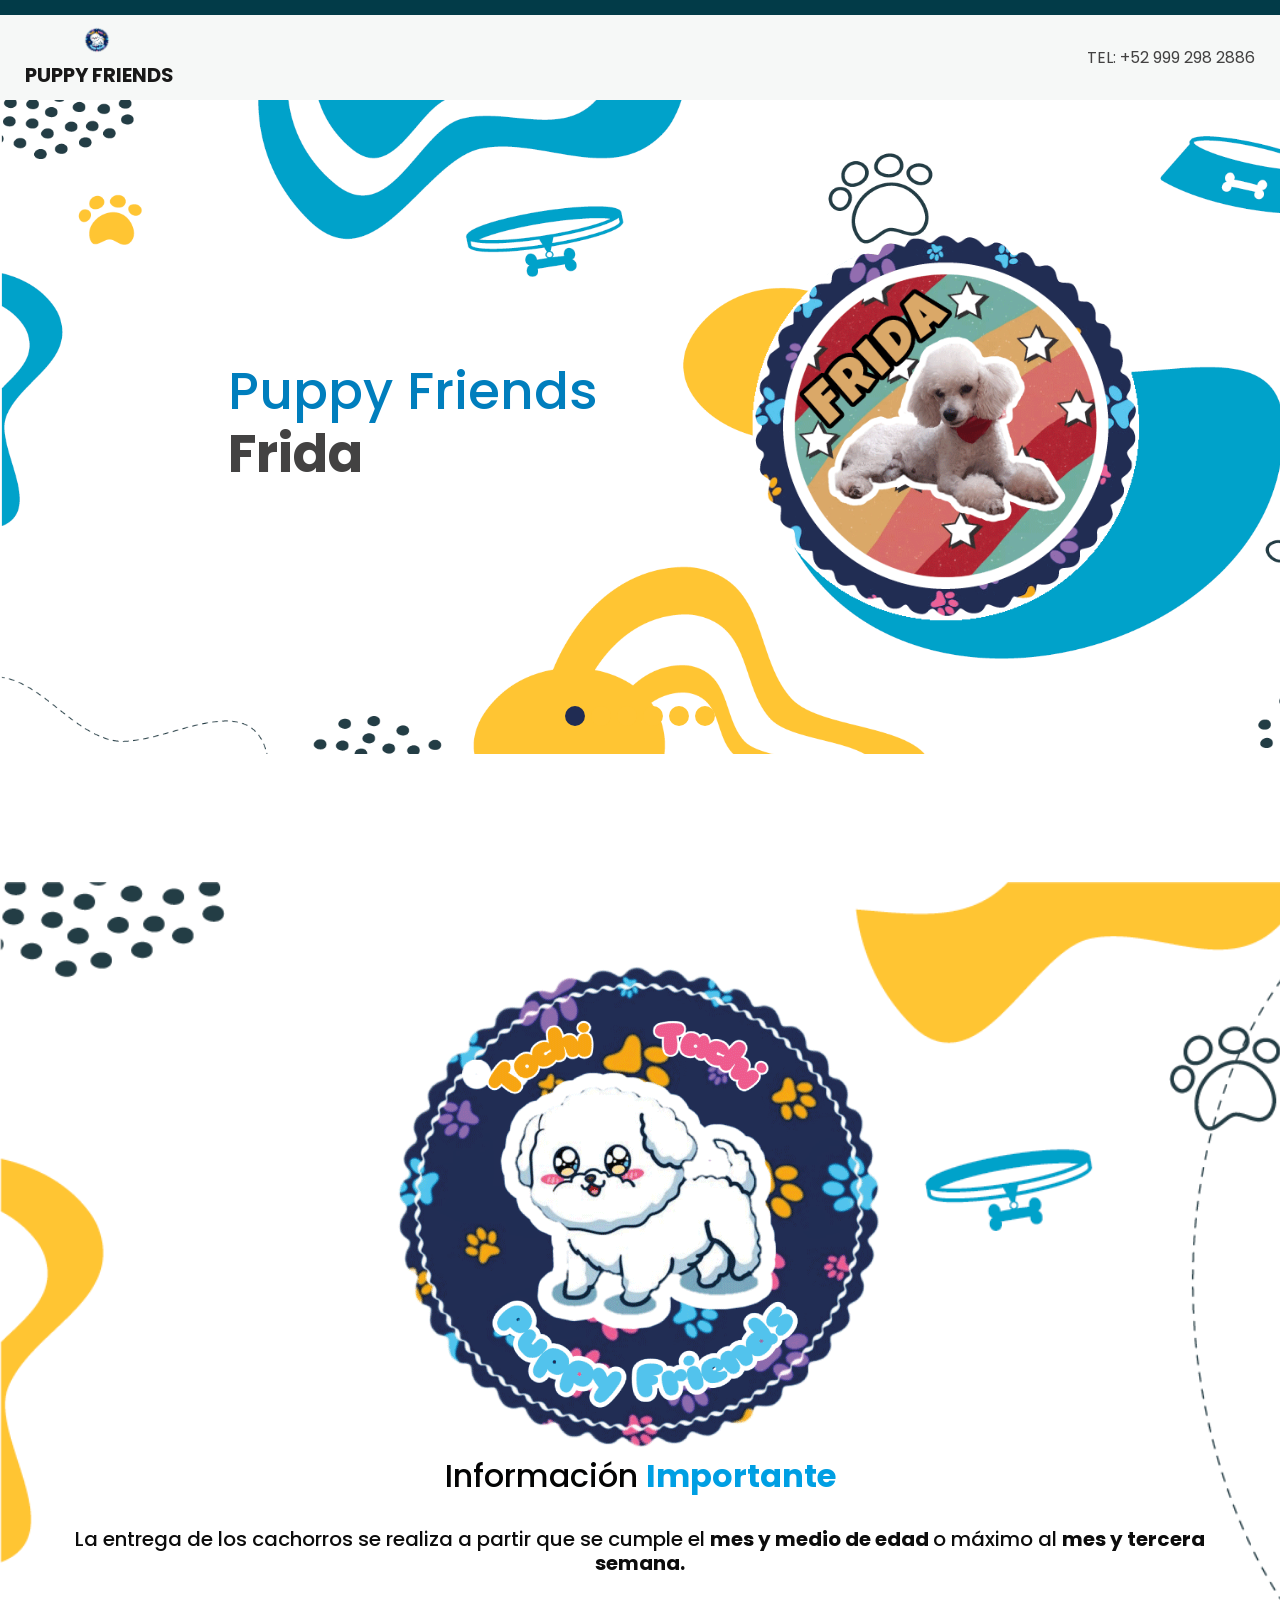
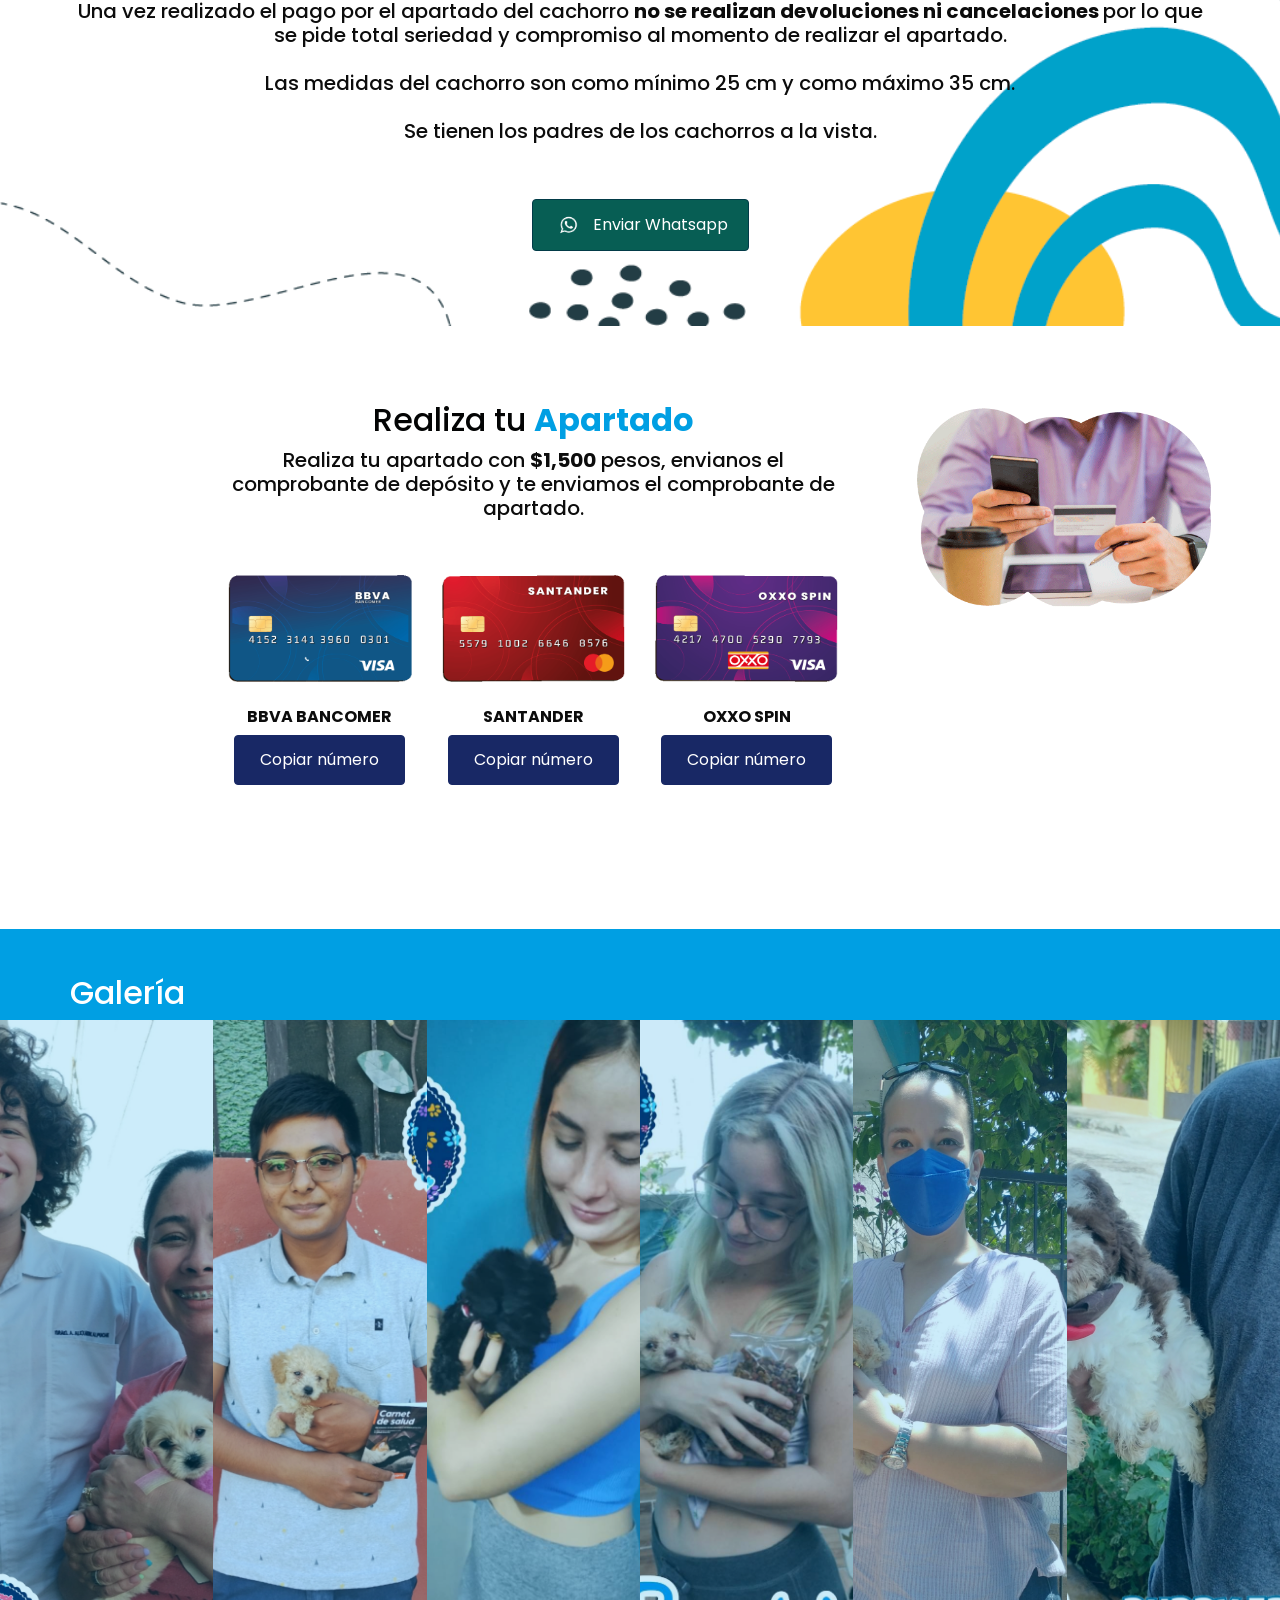
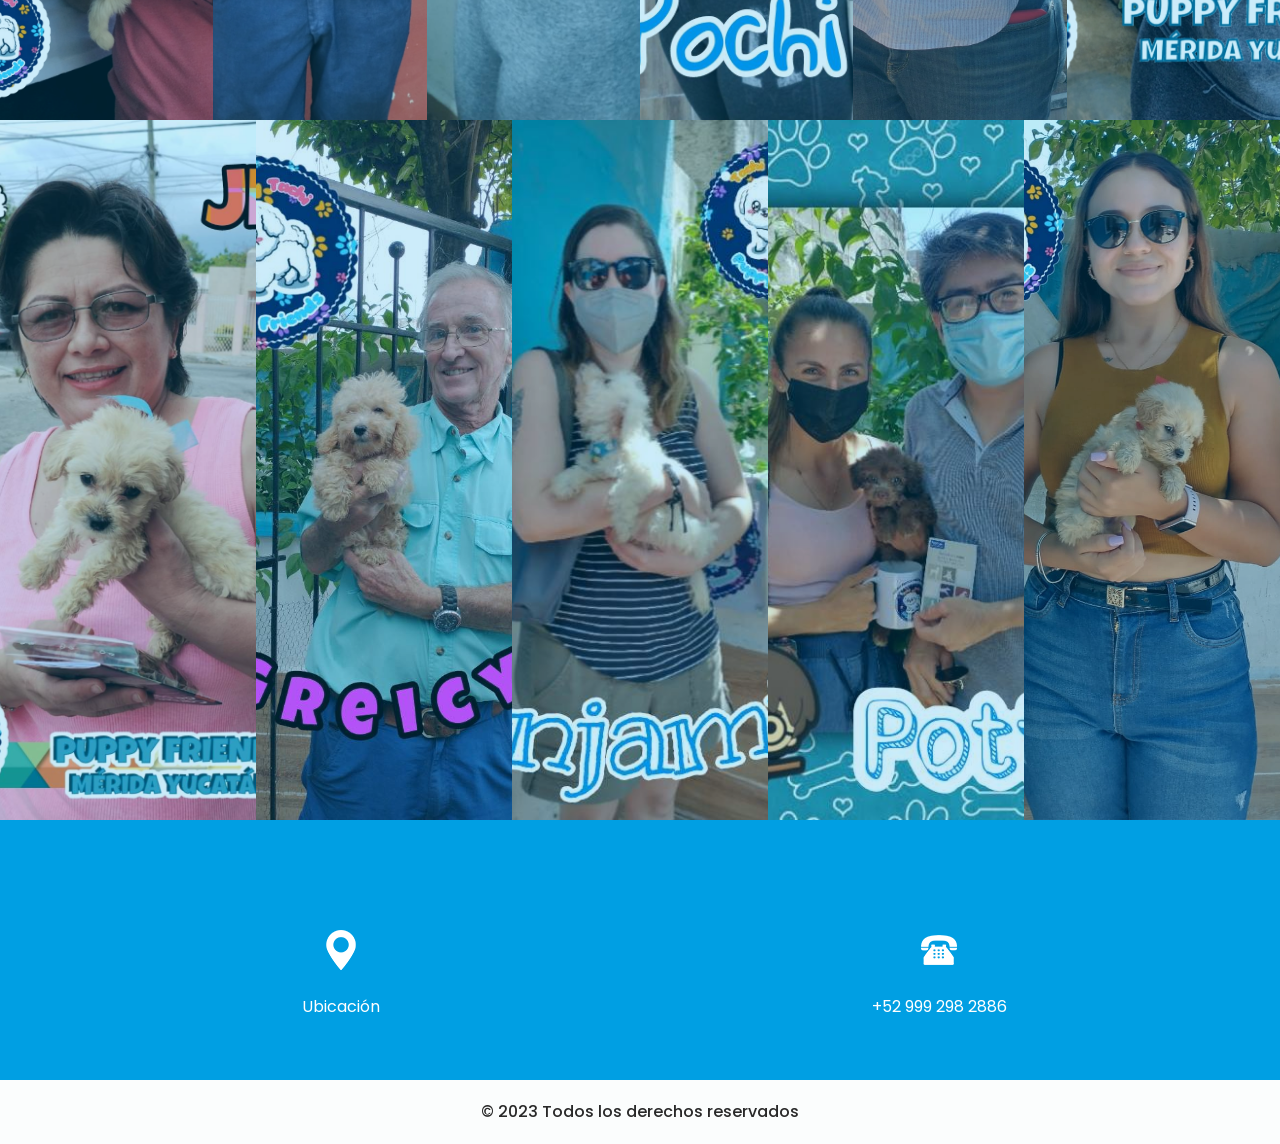
==== index.html @ f4f662c7 "update page" ====
<!DOCTYPE html>
<html>

<head>
    <!-- Basic -->
    <meta charset="utf-8" />
    <meta name="viewport" content="width=device-width, initial-scale=1" />
    <!-- <meta http-equiv="X-UA-Compatible" content="IE=edge"> -->
    <!-- <meta http-equiv="cleartype" content="on"> -->
    <!-- <meta name="msapplication-tap-highlight" content="no"> -->

    <title>PUPPY FRIENDS</title>

    <!-- slider stylesheet -->
    <link rel="stylesheet" type="text/css"
        href="https://cdnjs.cloudflare.com/ajax/libs/OwlCarousel2/2.1.3/assets/owl.carousel.min.css" />

    <!-- bootstrap core css -->
    <link rel="stylesheet" type="text/css" href="css/bootstrap.css" />

    <!-- fonts style -->
    <link href="https://fonts.googleapis.com/css?family=Dosis:400,500|Poppins:400,700&display=swap" rel="stylesheet">
    <!-- Custom styles for this template -->
    <link href="css/style.css" rel="stylesheet" />
    <!-- responsive style -->
    <link href="css/responsive.css" rel="stylesheet" />
</head>

<body>
    <div class="hero_area">
        <!-- header section strats -->
        <header class="header_section">
            <div class="container-fluid">
                <nav class="navbar navbar-expand-lg custom_nav-container ">
                    <a class="navbar-brand" href="index.html">
                        <img src="images/logo.png" alt="">
                        <span>
                            PUPPY FRIENDS
                        </span>
                    </a>
                    <button class="navbar-toggler" type="button" data-toggle="collapse"
                        data-target="#navbarSupportedContent" aria-controls="navbarSupportedContent"
                        aria-expanded="false" aria-label="Toggle navigation">
                        <span class="navbar-toggler-icon"></span>
                    </button>

                    <div class="collapse navbar-collapse" id="navbarSupportedContent">
                        <div class="d-flex mx-auto flex-column flex-lg-row align-items-center">
                            <ul class="navbar-nav  ">
                                <!-- <li class="nav-item active">
                                    <a class="nav-link" href="index.html">INICIO <span
                                            class="sr-only">(current)</span></a>
                                </li> -->
                                <!-- <li class="nav-item">
                                    <a class="nav-link" href="service.html">service </a>
                                </li>
                                <li class="nav-item">
                                    <a class="nav-link" href="pet.html">Pet's gallery </a>
                                </li>
                                <li class="nav-item">
                                    <a class="nav-link" href="clinic.html"> clinic</a>
                                </li>
                                <li class="nav-item">
                                    <a class="nav-link" href="contact.html">Contact us</a>
                                </li>
                                <li class="nav-item">
                                    <a class="nav-link" href="buy.html"> Buy now </a>
                                </li> -->
                            </ul>
                        </div>
                        <div class="quote_btn-container  d-flex justify-content-center">
                            <a href="https://wa.me/+529992982886" target="_blank">
                                Tel: +52 999 298 2886
                            </a>
                        </div>
                    </div>
                </nav>
            </div>
        </header>
        <!-- end header section -->
        <!-- slider section -->
        <section class=" slider_section position-relative">
            <div id="carouselExampleIndicators" class="carousel slide" data-ride="carousel">
                <ol class="carousel-indicators">
                    <li data-target="#carouselExampleIndicators" data-slide-to="0" class="active"></li>
                    <li data-target="#carouselExampleIndicators" data-slide-to="1"></li>
                    <li data-target="#carouselExampleIndicators" data-slide-to="2"></li>
                    <li data-target="#carouselExampleIndicators" data-slide-to="3"></li>
                    <li data-target="#carouselExampleIndicators" data-slide-to="4"></li>
                    <li data-target="#carouselExampleIndicators" data-slide-to="5"></li>
                </ol>
                <div class="carousel-inner">
                    <div class="carousel-item active">
                        <div class="container-fluid">
                            <div class="row">
                                <div class="col-md-4 offset-md-2">
                                    <div class="slider_detail-box">
                                        <h1>
                                            Puppy Friends
                                            <br>
                                            <span>
                                                Frida
                                            </span>
                                        </h1>
                                    </div>
                                </div>
                                <div class="col-md-6 text-center">
                                    <div class="slider_img-box">
                                        <img class="carro-item-pet" src="images/cachorros/03_frida.png" alt="">
                                    </div>
                                </div>
                            </div>
                        </div>
                    </div>
                    <div class="carousel-item">
                        <div class="container-fluid">
                            <div class="row">
                                <div class="col-md-4 offset-md-2">
                                    <div class="slider_detail-box">
                                        <h1>
                                            Puppy Friends
                                            <br>
                                            <span>
                                                Dustin
                                            </span>
                                        </h1>
                                    </div>
                                </div>
                                <div class="col-md-6  text-center">
                                    <div class="slider_img-box">
                                        <img class="carro-item-pet" src="images/cachorros/05_dustin.png" alt="">
                                    </div>
                                </div>
                            </div>
                        </div>
                    </div>
                    <div class="carousel-item">
                        <div class="container-fluid">
                            <div class="row">
                                <div class="col-md-4 offset-md-2">
                                    <div class="slider_detail-box">
                                        <h1>
                                            Puppy Friends
                                            <br>
                                            <span>
                                                Luna
                                            </span>
                                        </h1>
                                    </div>
                                </div>
                                <div class="col-md-6  text-center">
                                    <div class="slider_img-box">
                                        <img class="carro-item-pet" src="images/cachorros/01_lunita.png" alt="">
                                    </div>
                                </div>
                            </div>
                        </div>
                    </div>
                    <div class="carousel-item">
                        <div class="container-fluid">
                            <div class="row">
                                <div class="col-md-4 offset-md-2">
                                    <div class="slider_detail-box">
                                        <h1>
                                            Puppy Friends
                                            <br>
                                            <span>
                                                Hunter
                                            </span>
                                        </h1>
                                    </div>
                                </div>
                                <div class="col-md-6  text-center">
                                    <div class="slider_img-box">
                                        <img class="carro-item-pet" src="images/cachorros/06_hunter.png" alt="">
                                    </div>
                                </div>
                            </div>
                        </div>
                    </div>
                    <div class="carousel-item">
                        <div class="container-fluid">
                            <div class="row">
                                <div class="col-md-4 offset-md-2">
                                    <div class="slider_detail-box">
                                        <h1>
                                            Puppy Friends
                                            <br>
                                            <span>
                                                Luki
                                            </span>
                                        </h1>
                                    </div>
                                </div>
                                <div class="col-md-6  text-center">
                                    <div class="slider_img-box">
                                        <img class="carro-item-pet" src="images/cachorros/04_lucky.png" alt="">
                                    </div>
                                </div>
                            </div>
                        </div>
                    </div>
                    <div class="carousel-item">
                        <div class="container-fluid">
                            <div class="row">
                                <div class="col-md-4 offset-md-2">
                                    <div class="slider_detail-box">
                                        <h1>
                                            Puppy Friends
                                            <br>
                                            <span>
                                                Hitomi
                                            </span>
                                        </h1>
                                    </div>
                                </div>
                                <div class="col-md-6  text-center">
                                    <div class="slider_img-box">
                                        <img class="carro-item-pet" src="images/cachorros/02_totomi.png" alt="">
                                    </div>
                                </div>
                            </div>
                        </div>
                    </div>
                </div>
            </div>

        </section>
    </div>

    <section class="about_section layout_padding">
        <div class="container">
            <div class="row">
                <div class="col-md-12">
                    <div class="detail-box text-center">
                        <img src="images/logo_pagina.png" class="img-fluid" alt="">
                        <h2 class="custom_heading">
                            Informaci&oacute;n
                            <span style="font-weight: bold;">
                                Importante
                            </span>
                        </h2>
                        <br>
                        <h5>
                            La entrega de los cachorros se realiza a partir que se cumple el
                            <strong>
                                mes y medio de edad
                            </strong>
                            o
                            m&aacute;ximo al
                            <strong>
                                mes y tercera semana.
                            </strong>
                            <br><br>
                            Una vez realizado el pago por el apartado del cachorro
                            <strong>
                                no se realizan devoluciones ni cancelaciones
                            </strong>
                            por lo que se pide
                            total seriedad y compromiso al momento de realizar el apartado.
                            <br><br>
                            Las medidas del cachorro son como m&iacute;nimo 25 cm y como m&aacute;ximo 35 cm.
                            <br><br>
                            Se tienen los padres de los cachorros a la vista.
                        </h5>
                        <br>
                        <br>
                        <div class="text-center">
                            <a href="https://wa.me/+529992982886" target="_blank" style="background-color: #075E54;"
                                class="btn btn-primary">
                                <div style=" display: flex; align-items: center; text-decoration: none; color: #fff;">
                                    <div class="img_box" style="margin-right: 10px;">
                                        <img src="images/ico_whatsapp.png" alt="" style="max-width: 30px">
                                    </div>
                                    Enviar Whatsapp
                                </div>

                            </a>

                        </div>
                    </div>
                </div>
            </div>
        </div>
    </section>
    <section class="service_section layout_padding">
        <div class="container-fluid">
            <div class="row">
                <div class="col-md-6 offset-md-2 text-center">

                    <h2 class="custom_heading">
                        Realiza tu <span><strong>Apartado</strong></span>
                    </h2>
                    <div style="text-align: center;">
                        <h5>Realiza tu apartado con <strong>$1,500</strong> pesos, envianos el comprobante de
                            dep&oacute;sito y te
                            enviamos el comprobante de apartado.</h5>
                    </div>
                    <div class="container layout_padding2">
                        <div class="row">
                            <div class="col-md-4">
                                <img class="img-fluid" src="images/banco/banco_0.png" alt="">
                                <div class="detail_box">
                                    <h6>
                                        BBVA BANCOMER
                                    </h6>
                                    <div>
                                        <a class="btn btn-primary" href="#"
                                            onclick="copiarNumeroTarjeta(4152314139600301)">
                                            Copiar n&uacute;mero
                                        </a>
                                    </div>
                                    <br>
                                </div>
                            </div>
                            <div class="col-md-4">
                                <img class="img-fluid" src="images/banco/banco_1.png" alt="">
                                <div class="detail_box">
                                    <h6>
                                        SANTANDER
                                    </h6>
                                    <div>
                                        <a class="btn btn-primary" href="#"
                                            onclick="copiarNumeroTarjeta(5579100266468576)">
                                            Copiar n&uacute;mero
                                        </a>
                                    </div>
                                    <br>
                                </div>
                            </div>
                            <div class="col-md-4">
                                <img class="img-fluid" src="images/banco/banco_2.png" alt="">
                                <div class="detail_box">
                                    <h6>
                                        OXXO SPIN
                                    </h6>
                                    <div>
                                        <a class="btn btn-primary" href="#"
                                            onclick="copiarNumeroTarjeta(4217470052907793)">
                                            Copiar n&uacute;mero
                                        </a>
                                    </div>
                                    <br>
                                </div>
                            </div>
                        </div>
                    </div>

                </div>
                <div class="col-md-4">
                    <img src="images/tool.png" alt="" class="w-100">
                </div>
            </div>
        </div>
    </section>

    <section class="gallery-section layout_padding2">
        <div class="container text-center">
            <h2>
                Galer&iacute;a
            </h2>
        </div>
        <section class="section-gallery">
            <img class="img-fluid" src="images/entregas/01.jpg" alt="">
            <img class="" src="images/entregas/02.jpg" alt="">
            <img class="" src="images/entregas/03.jpg" alt="">
            <img class="" src="images/entregas/04.jpg" alt="">
            <img class="" src="images/entregas/05.jpg" alt="">
            <img class="" src="images/entregas/06.jpg" alt="">

        </section>
        <section class="section-gallery">

            <img class="" src="images/entregas/08.jpg" alt="">
            <img class="" src="images/entregas/09.jpg" alt="">
            <img class="" src="images/entregas/10.jpg" alt="">
            <img class="" src="images/entregas/11.jpg" alt="">
            <img class="" src="images/entregas/12.jpg" alt="">
        </section>
    </section>

    <section class="info_section layout_padding2">
        <div class="container">
            <div class="info_items">
                <a href="">
                    <div class="item ">
                        <div class="img-box box-1">
                            <img src="" alt="">
                        </div>
                        <div class="detail-box">
                            <p>
                                Ubicaci&oacute;n
                            </p>
                        </div>
                    </div>
                </a>
                <a href="">
                    <div class="item ">
                        <div class="img-box box-2">
                            <img src="" alt="">
                        </div>
                        <div class="detail-box">
                            <p>
                                <a href="https://wa.me/+529992982886" target="_blank">
                                    +52 999 298 2886
                                </a>
                            </p>
                        </div>
                    </div>
                </a>
            </div>
        </div>
    </section>

    <section class="container-fluid footer_section">
        <p>
            &copy; 2023 Todos los derechos reservados
        </p>
    </section>

    <script type="text/javascript" src="js/jquery-3.4.1.min.js"></script>
    <script type="text/javascript" src="js/bootstrap.js"></script>

    <script>

        function copiarNumeroTarjeta(numbercard) {
            event.preventDefault();
            var elementoTemporal = document.createElement("textarea");
            elementoTemporal.value = numbercard;

            document.body.appendChild(elementoTemporal);

            elementoTemporal.select();
            document.execCommand("copy");

            document.body.removeChild(elementoTemporal);
        }

    </script>
</body>
</body>

</html>
---- css/style.css ----
body {
  font-family: "Poppins", sans-serif;
  color: #0c0c0c;
  background-color: #ffffff;
}

.layout_padding {
  padding: 75px 0;
}

.layout_padding2 {
  padding: 45px 0;
}

.layout_padding2-top {
  padding-top: 45px;
}

.layout_padding2-bottom {
  padding-bottom: 45px;
}

.layout_padding-top {
  padding-top: 75px;
}

.layout_padding-bottom {
  padding-bottom: 75px;
}

.custom_heading {
  color: #030404;
}

.custom_heading span {
  color: #009fe3;
}

/*header section*/
.hero_area {
  height: 98vh;
  position: relative;
}

.hero_area::before {
  content: "";
  position: absolute;
  width: 100%;
  height: 15px;
  background-color: #023b48;
}

.sub_page .hero_area {
  height: auto;
}

.hero_area.sub_pages {
  height: auto;
}

.header_section {
  background-color: #f6f8f7;
  padding-top: 15px;
}

.header_section .container-fluid {
  padding-right: 25px;
  padding-left: 25px;
}

.header_section .nav_container {
  margin: 0 auto;
}

.header_section .quote_btn-container a {
  color: #434242;
  text-transform: uppercase;
}

.custom_nav-container.navbar-expand-lg .navbar-nav .nav-link {
  padding: 10px 30px;
  color: #434242;
  text-align: center;
  text-transform: uppercase;
}

a,
a:hover,
a:focus {
  text-decoration: none;
}

a:hover,
a:focus {
  color: initial;
}

.btn,
.btn:focus {
  outline: none !important;
  -webkit-box-shadow: none;
  box-shadow: none;
}

.navbar-brand,
.navbar-brand:hover {
  text-transform: uppercase;
  font-weight: bold;
  font-size: 24px;
  color: #fafcfd;
}

.custom_nav-container .nav_search-btn {
  background-image: url(../images/search-icon.png);
  background-size: 22px;
  background-repeat: no-repeat;
  background-position-y: 7px;
  width: 35px;
  height: 35px;
  padding: 0;
  border: none;
}

.navbar-brand {
  display: -webkit-box;
  display: -ms-flexbox;
  display: flex;
  -webkit-box-align: center;
  -ms-flex-align: center;
  align-items: center;
  -webkit-box-orient: vertical;
  -webkit-box-direction: normal;
  -ms-flex-direction: column;
  flex-direction: column;
}

.navbar-brand img {
  width: 30px;
  margin-right: 5px;
}

.navbar-brand span {
  font-size: 20px;
  font-weight: 700;
  color: #191919;
  margin-top: 5px;
}

.custom_nav-container {
  z-index: 99999;
  padding: 5px 0;
}

.custom_nav-container .navbar-toggler {
  outline: none;
}

.custom_nav-container .navbar-toggler .navbar-toggler-icon {
  background-image: url(../images/menu.png);
  background-size: 55px;
}

/*end header section*/
/* slider section */
.slider_section {
  background-image: url(../images/hero.png);
  padding: 6% 0;
  background-size: cover;
  background-repeat: no-repeat;
}

.slider_section .row {
  -webkit-box-align: center;
  -ms-flex-align: center;
  align-items: center;
}

.slider_detail-box h1 {
  color: #007EBD;
  font-size: 52px;
}

.slider_detail-box h1 span {
  color: #007EBD;
}

.slider_detail-box h1 span {
  display: inline-block;
  color: #434242;
  font-weight: bold;
}

.slider_detail-box p {
  color: #f6f8f7;
  margin-top: 45px;
  margin-bottom: 40px;
}

.slider_detail-box .btn-box .btn-1 {
  display: inline-block;
  padding: 10px 45px;
  background-color: #023b48;
  border: 1px solid #023b48;
  color: #ffffff;
  margin-right: 10px;
}

.slider_detail-box .btn-box .btn-1:hover {
  background-color: transparent;
  color: #023b48;
}

.slider_detail-box .btn-box .btn-2 {
  display: inline-block;
  padding: 10px 45px;
  background-color: #ffffff;
  border: 1px solid #ffffff;
  color: #023b48;
}

.slider_detail-box .btn-box .btn-2:hover {
  background-color: transparent;
  color: #ffffff;
}

.slider_img-box {
  margin-right: 5%;
}

.slider_img-box img {
  width: 100%;
}

.carousel-indicators {
  bottom: -15%;
}

.carousel-indicators li {
  width: 20px;
  height: 20px;
  border-radius: 100%;
  opacity: 1;
  background-color: #FFC534;
}

.carousel-indicators .active {
  background-color: #202c53;
}

.about_section {
  background-image: url(../images/about-bg.png);
  background-size: cover;
}

.about_section .row {
  -webkit-box-align: baseline;
  -ms-flex-align: baseline;
  align-items: baseline;
}

.about_section .img-box img {
  width: 100%;
}

.about_section .detail-box p {
  margin: 25px 0;
}

.about_section .detail-box a {
  display: inline-block;
  padding: 10px 20px;
  background-color: #023b48;
  border: 1px solid #023b48;
  color: #ffffff;
}

.about_section .detail-box a:hover {
  background-color: transparent;
  color: #023b48;
}

.service_section .row .col-md-4 {
  display: -webkit-box;
  display: -ms-flexbox;
  display: flex;
  -webkit-box-orient: vertical;
  -webkit-box-direction: normal;
  -ms-flex-direction: column;
  flex-direction: column;
  -webkit-box-align: center;
  -ms-flex-align: center;
  align-items: center;
  text-align: center;
}

.service_section .img_box {
  width: 110px;
  height: 110px;
  border-radius: 100%;
  background-color: #009fe3;
  display: -webkit-box;
  display: -ms-flexbox;
  display: flex;
  -webkit-box-pack: center;
  -ms-flex-pack: center;
  justify-content: center;
  -webkit-box-align: center;
  -ms-flex-align: center;
  align-items: center;
}

.service_section .img_box img {
  width: 45px;
}

.service_section .detail_box {
  margin-top: 25px;
}

.service_section .detail_box h6 {
  font-weight: bold;
}

.service_section a {
  display: inline-block;
  padding: 12px 25px;
  background-color: #182865;
  border: 1px solid #182865;
  color: #ffffff;
}

.service_section a:hover {
  background-color: transparent;
  color: #023b48;
  font-weight: bold;
}

.gallery-section {
  background-color: #009fe3;
}

.gallery-section .container {
  display: -webkit-box;
  display: -ms-flexbox;
  display: flex;
  -ms-flex-wrap: wrap;
  flex-wrap: wrap;
  -webkit-box-pack: justify;
  -ms-flex-pack: justify;
  justify-content: space-between;
  -webkit-box-align: stretch;
  -ms-flex-align: stretch;
  align-items: stretch;
}

.gallery-section .container h2 {
  color: #ffffff;
}

.gallery-section .img_box {
  margin: 15px 0;
}

.gallery-section .img_box img {
  width: 100%;
  height: 100%;
}

.gallery-section .img_box.box-1 {
  width: 28%;
}

.gallery-section .img_box.box-2 {
  width: 70%;
}

.gallery-section .img_box.box-3 {
  width: 32%;
}

.gallery-section .img_box.box-4 {
  width: 32%;
}

.gallery-section .img_box.box-5 {
  width: 32%;
}

.buy_section {
  text-align: center;
}

.buy_section p {
  margin: 25px 0;
}

.buy_section a {
  display: inline-block;
  padding: 12px 65px;
  background-color: #023b48;
  border: 1px solid #023b48;
  color: #ffffff;
}

.buy_section a:hover {
  background-color: transparent;
  color: #023b48;
}

.client_section .pl-100 {
  padding-left: 100px;
}

.client_section .client_container {
  width: 90%;
  display: -webkit-box;
  display: -ms-flexbox;
  display: flex;
  margin: 0 auto;
  border: 1px solid #606060;
  -webkit-box-align: center;
  -ms-flex-align: center;
  align-items: center;
  padding: 30px 0;
}

.client_section .client_container .img_box {
  width: 200px;
  margin-left: -100px;
}

.client_section .client_container .img_box img {
  min-width: 100%;
}

.client_section .client_container .detail_box {
  padding: 0 35px;
}

.client_section .carousel-indicators li {
  background-color: white;
}

.client_section .carousel-indicators .active {
  background-color: #8c8a8a;
}

.map_section {
  position: relative;
}

.map_section #map {
  position: absolute;
}

.map_section .form_container {
  position: relative;
  width: 50%;
  z-index: 9;
}

.map_section .form_container form {
  background-color: rgba(255, 255, 255, 0.98);
  padding: 45px;
  margin: 75px 0;
}

.map_section .form_container input {
  border: none;
  outline: none;
  background-color: transparent;
  border-bottom: 1px solid #111111;
  padding-top: 35px;
  width: 100%;
}

.map_section .form_container input.message-box {
  padding-top: 55px;
}

.map_section .form_container button {
  display: inline-block;
  padding: 12px 20px;
  background-color: #023b48;
  border: 1px solid #023b48;
  color: #ffffff;
  border-radius: 30px;
  width: 100%;
  margin-top: 35px;
}

.map_section .form_container button:hover {
  background-color: transparent;
  color: #023b48;
}

.info_section {
  background-color: #009fe3;
}

.info_items {
  width: 70%;
  margin: 0 auto;
  display: -webkit-box;
  display: -ms-flexbox;
  display: flex;
  -webkit-box-pack: justify;
  -ms-flex-pack: justify;
  justify-content: space-between;
}

.info_items .item {
  width: 200px;
  display: -webkit-box;
  display: -ms-flexbox;
  display: flex;
  -webkit-box-orient: vertical;
  -webkit-box-direction: normal;
  -ms-flex-direction: column;
  flex-direction: column;
  -webkit-box-align: center;
  -ms-flex-align: center;
  align-items: center;
  text-align: center;
}

.info_items .item .img-box {
  width: 80px;
  height: 80px;
  border-radius: 100%;
  background-repeat: no-repeat;
  background-position: center;
}

.info_items .item .detail-box {
  margin-top: 5px;
  color: #fff;
}

.info_items {
  position: relative;
}

.info_items a {
  position: relative;
}

.info_items .item .img-box.box-1 {
  background-image: url(../images/location-white.png);
}

.info_items .item .img-box.box-2 {
  background-image: url(../images/telephone-white.png);
}

.info_items .item .img-box.box-3 {
  background-image: url(../images/envelope-white.png);
}

/* footer section*/
.footer_section {
  background-color: #fbfdfd;
  padding: 20px;
  font-weight: 500;
}

.footer_section p {
  color: #292929;
  margin: 0;
  text-align: center;
}

.footer_section a {
  color: #292929;
}

/* end footer section*/
/*# sourceMappingURL=style.css.map */


.carro-item-pet {
  width: 500px !important;
  padding: 50px;
}

.img-entregas {
  /* height: 320px !important; */
  height: 320px !important;
}

.detail-box a {
  text-decoration: none;
  color: white;
  cursor: pointer;
}

.shadow-img {

  transition: box-shadow 0.3s ease-in-out;
  /* Agrega transición para un cambio suave */
}

/* Estilo para la sombra al hacer hover */
.shadow-img:hover {
  box-shadow: 0 0 10px rgba(0, 0, 0, 0.5);
  /* Agrega una sombra al hacer hover */
}



.section-gallery {
  display: flex;
  width: 100%;
  height: 700px;
}

.section-gallery img {
  width: 0px;
  flex-grow: 1;
  object-fit: cover;
  opacity: 0.8;
  transition: .5s ease;
}

.section-gallery img:hover {
  width: 10%;
  opacity: 1;
  filter: contrast(120%)
}

/* @media only screen and (max-width : 1080px) {
  .img-entregas {
    width: 100% !important;
    height: auto !important;
  }

  .section-gallery img:hover {
    width: 70%;
    opacity: 1;
    filter: contrast(120%)
  }
} */
---- css/responsive.css ----
@media (max-width: 1120px) {
  .hero_area {
    height: auto;
  }

  .slider_section {
    padding: 50px 0;
  }

  .quote_btn-container {
    display: none;
  }

  .quote_btn-container a {
    display: none;
  }

  .img-entregas {
    width: 100% !important;
    height: auto !important;
  }

  .section-gallery img:hover {
    width: 70%;
    opacity: 1;
    filter: contrast(120%)
  }
}

@media (max-width: 992px) {
  .custom_nav-container .nav_search-btn {
    background-position: center;
  }

  .map_section .form_container form {
    width: 450px;
  }
}

@media (max-width: 768px) {
  .slider_detail-box {
    text-align: center;
  }

  .info_section .col-md-3 {
    text-align: center;
  }

  .info_section .col-md-3:not(:nth-last-child(1)) {
    margin-bottom: 35px;
  }

  .tasty_section h2 {
    font-size: 80px;
  }

  .contact_section {
    background-size: cover;
  }

  .info_items {
    flex-direction: column;
    align-items: center;
  }

  .info_items .item {
    margin: 20px 0;
  }

  .info_items::before {
    display: none;
  }

  .slider_img-box {
    margin: 25px 0 45px 0;
  }

  .carousel-indicators {
    bottom: -5%;
  }

  .col-md-6.offset-md-2 {
    margin: 40px 0;
    text-align: center;
  }
}

@media (max-width: 576px) {
  .client_section .client_container {
    flex-direction: column;
    align-items: center;
  }

  .client_section .pl-100 {
    padding-left: 0;
  }

  .client_section .client_container .img_box {
    margin: -150px auto 25px auto;
  }

  .client_section .client_container {
    margin-top: 100px;
  }

  .gallery-section .container {
    flex-direction: column;
  }

  .gallery-section .img_box {
    width: 100% !important;
  }

  .map_section .form_container {
    width: 100%;
  }

  .map_section .form_container form {
    width: 100%;
  }

  .map_section #map {
    position: relative;
    height: 450px !important;
  }
}

@media (max-width: 480px) {
  .slider_detail-box h1 {
    font-size: 40px;
  }
}

@media (max-width: 420px) {}

@media (max-width: 360px) {
  .btn-box {
    display: flex;
    flex-direction: column;
    align-items: center;
  }

  .slider_detail-box .btn-box .btn-1 {
    margin-bottom: 10px;
    margin-right: 0;
  }
}

@media (min-width: 1200px) {
  .container {
    max-width: 1170px;
  }
}
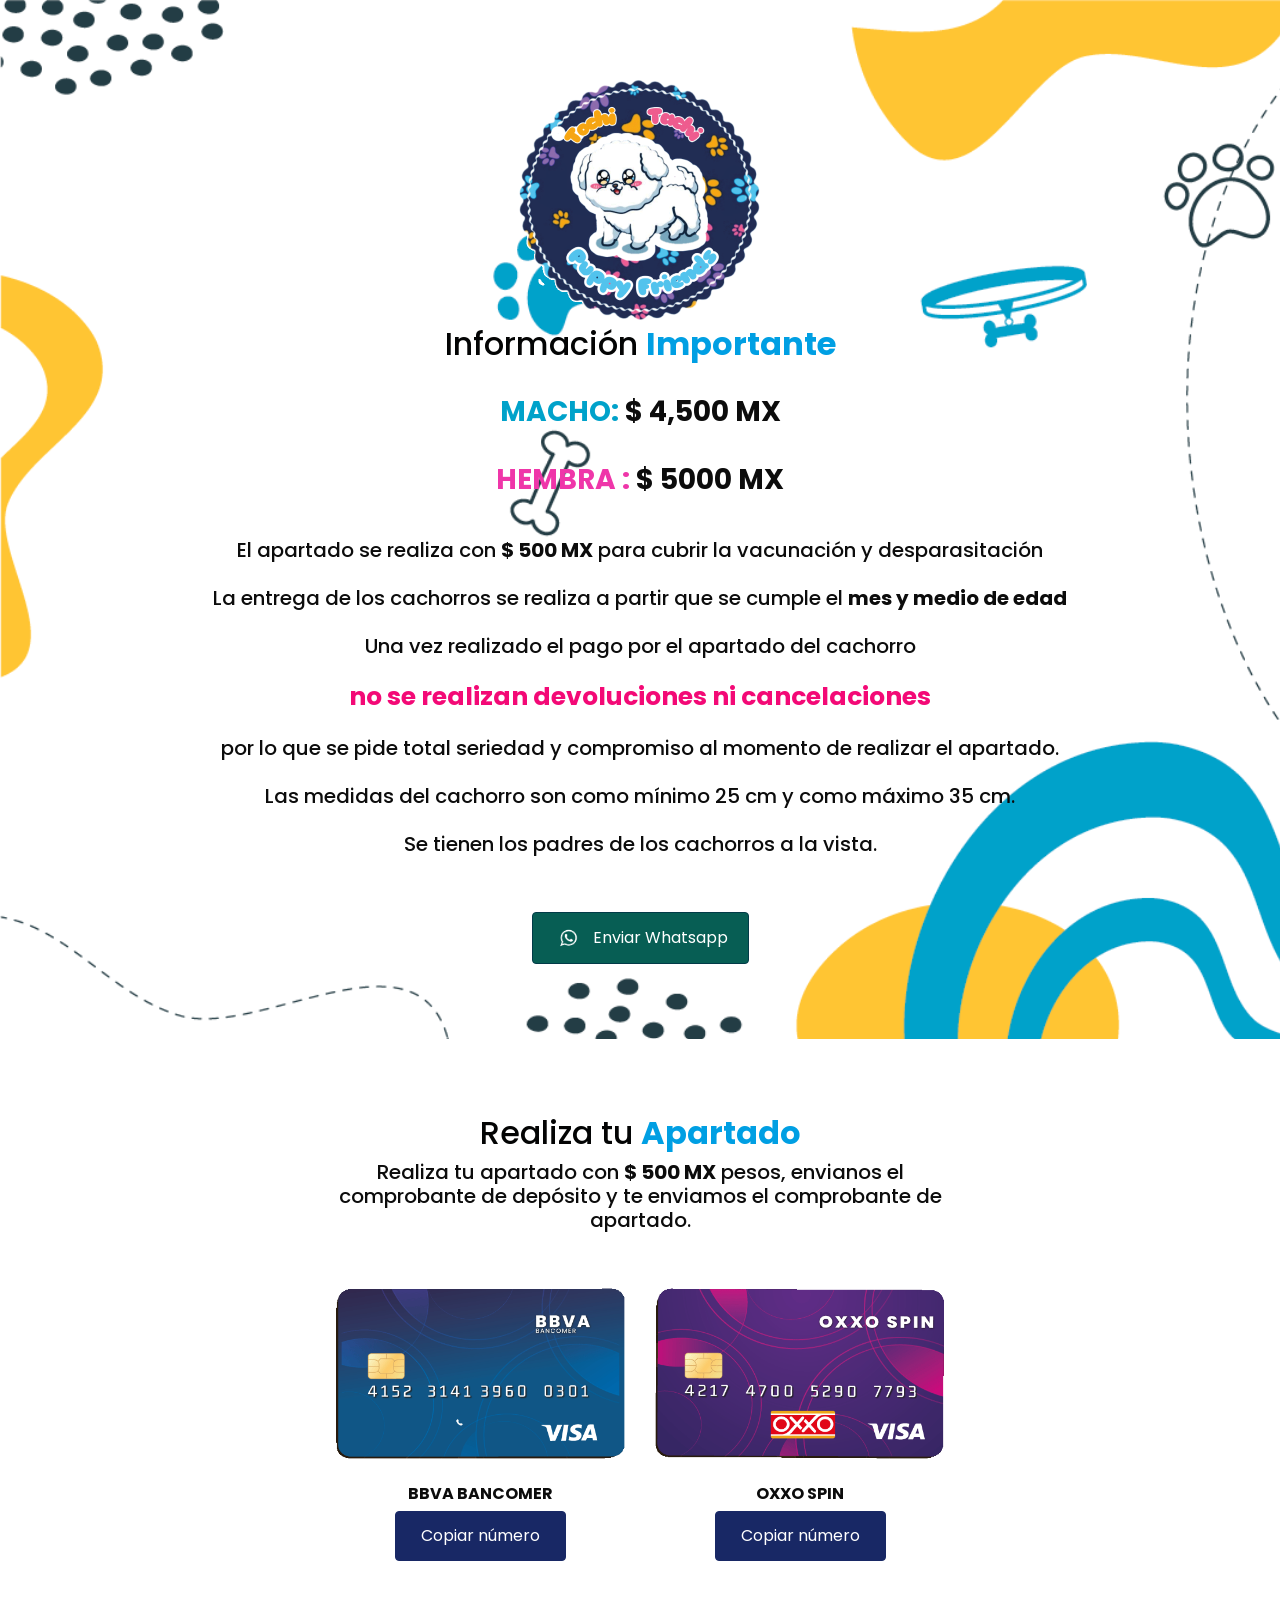
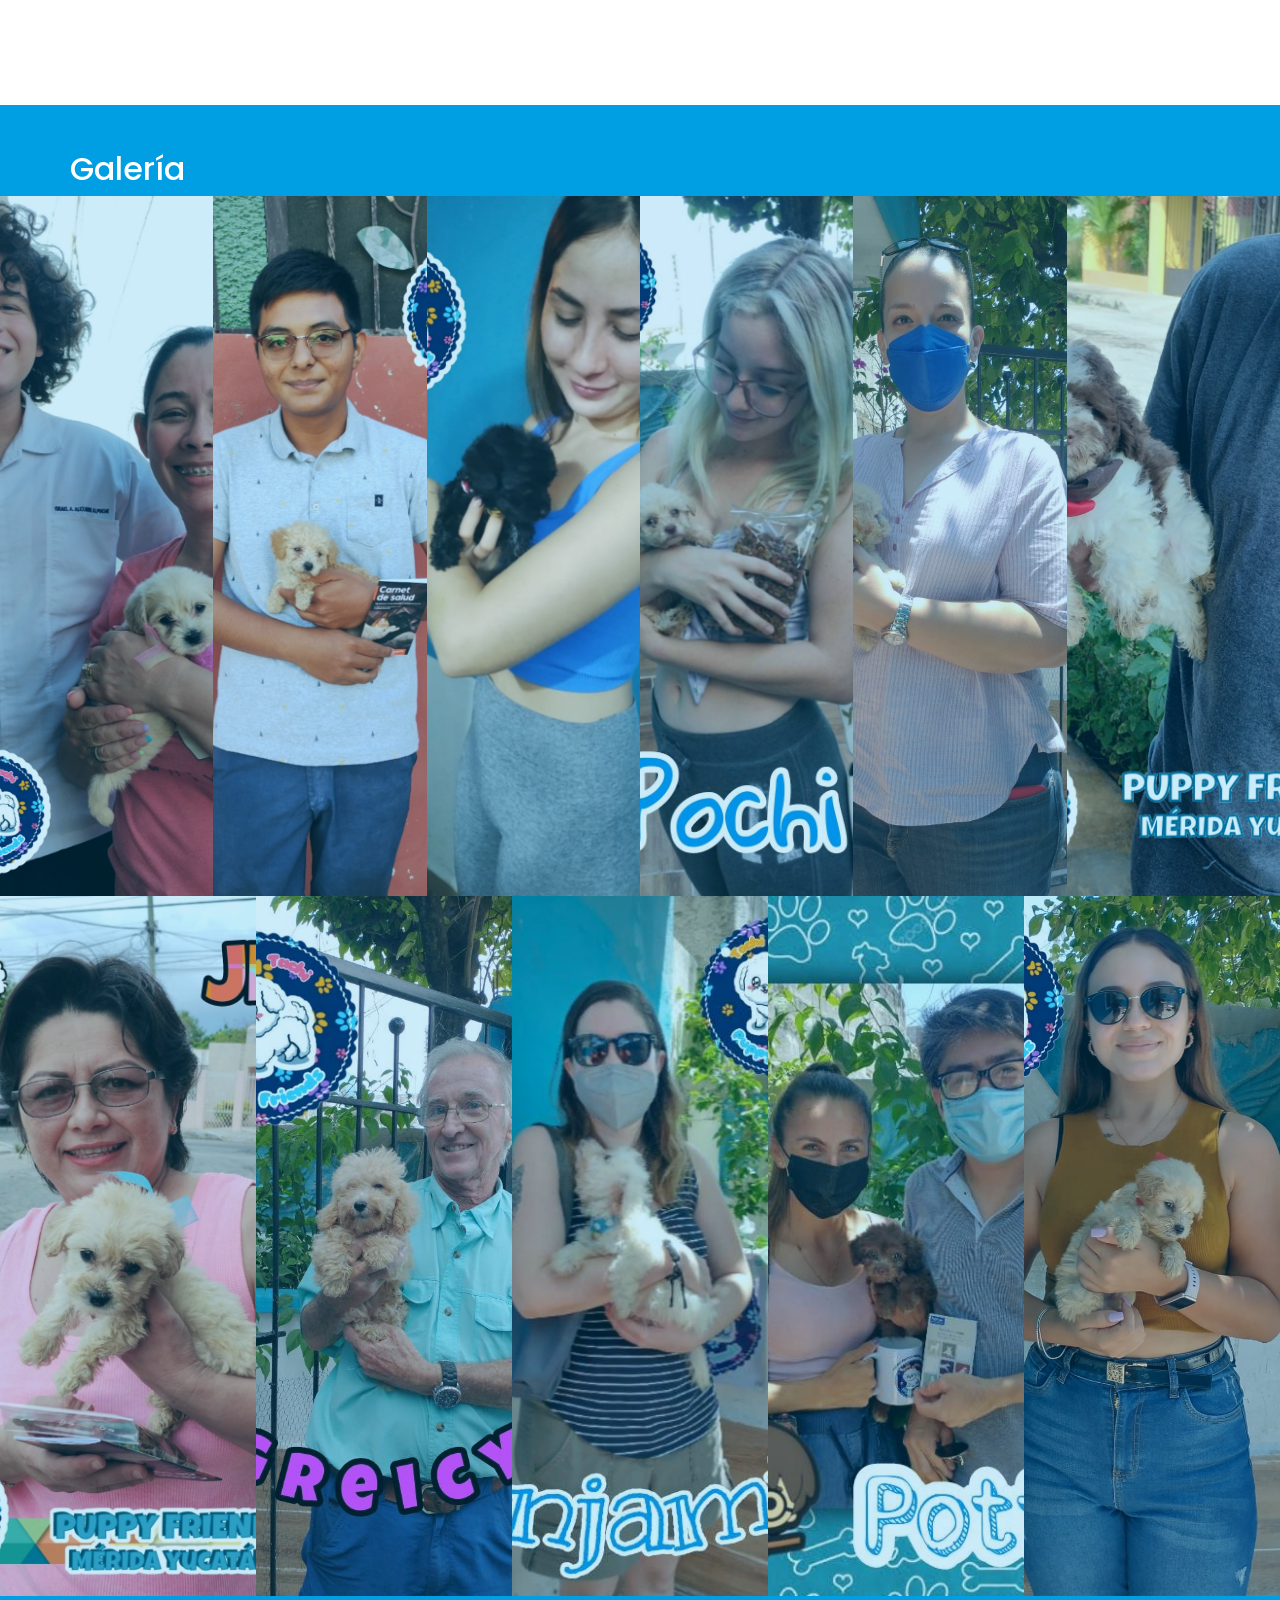
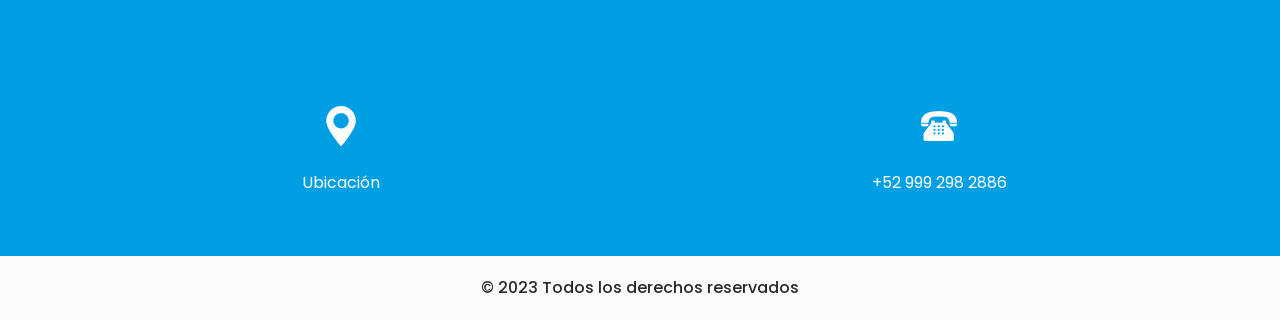
==== commit 6b3b6931: "Se actualiza index" ====
--- a/index.html
+++ b/index.html
@@ -27,213 +27,12 @@
 </head>
 
 <body>
-    <div class="hero_area">
-        <!-- header section strats -->
-        <header class="header_section">
-            <div class="container-fluid">
-                <nav class="navbar navbar-expand-lg custom_nav-container ">
-                    <a class="navbar-brand" href="index.html">
-                        <img src="images/logo.png" alt="">
-                        <span>
-                            PUPPY FRIENDS
-                        </span>
-                    </a>
-                    <button class="navbar-toggler" type="button" data-toggle="collapse"
-                        data-target="#navbarSupportedContent" aria-controls="navbarSupportedContent"
-                        aria-expanded="false" aria-label="Toggle navigation">
-                        <span class="navbar-toggler-icon"></span>
-                    </button>
-
-                    <div class="collapse navbar-collapse" id="navbarSupportedContent">
-                        <div class="d-flex mx-auto flex-column flex-lg-row align-items-center">
-                            <ul class="navbar-nav  ">
-                                <!-- <li class="nav-item active">
-                                    <a class="nav-link" href="index.html">INICIO <span
-                                            class="sr-only">(current)</span></a>
-                                </li> -->
-                                <!-- <li class="nav-item">
-                                    <a class="nav-link" href="service.html">service </a>
-                                </li>
-                                <li class="nav-item">
-                                    <a class="nav-link" href="pet.html">Pet's gallery </a>
-                                </li>
-                                <li class="nav-item">
-                                    <a class="nav-link" href="clinic.html"> clinic</a>
-                                </li>
-                                <li class="nav-item">
-                                    <a class="nav-link" href="contact.html">Contact us</a>
-                                </li>
-                                <li class="nav-item">
-                                    <a class="nav-link" href="buy.html"> Buy now </a>
-                                </li> -->
-                            </ul>
-                        </div>
-                        <div class="quote_btn-container  d-flex justify-content-center">
-                            <a href="https://wa.me/+529992982886" target="_blank">
-                                Tel: +52 999 298 2886
-                            </a>
-                        </div>
-                    </div>
-                </nav>
-            </div>
-        </header>
-        <!-- end header section -->
-        <!-- slider section -->
-        <section class=" slider_section position-relative">
-            <div id="carouselExampleIndicators" class="carousel slide" data-ride="carousel">
-                <ol class="carousel-indicators">
-                    <li data-target="#carouselExampleIndicators" data-slide-to="0" class="active"></li>
-                    <li data-target="#carouselExampleIndicators" data-slide-to="1"></li>
-                    <li data-target="#carouselExampleIndicators" data-slide-to="2"></li>
-                    <li data-target="#carouselExampleIndicators" data-slide-to="3"></li>
-                    <li data-target="#carouselExampleIndicators" data-slide-to="4"></li>
-                    <li data-target="#carouselExampleIndicators" data-slide-to="5"></li>
-                </ol>
-                <div class="carousel-inner">
-                    <div class="carousel-item active">
-                        <div class="container-fluid">
-                            <div class="row">
-                                <div class="col-md-4 offset-md-2">
-                                    <div class="slider_detail-box">
-                                        <h1>
-                                            Puppy Friends
-                                            <br>
-                                            <span>
-                                                Frida
-                                            </span>
-                                        </h1>
-                                    </div>
-                                </div>
-                                <div class="col-md-6 text-center">
-                                    <div class="slider_img-box">
-                                        <img class="carro-item-pet" src="images/cachorros/03_frida.png" alt="">
-                                    </div>
-                                </div>
-                            </div>
-                        </div>
-                    </div>
-                    <div class="carousel-item">
-                        <div class="container-fluid">
-                            <div class="row">
-                                <div class="col-md-4 offset-md-2">
-                                    <div class="slider_detail-box">
-                                        <h1>
-                                            Puppy Friends
-                                            <br>
-                                            <span>
-                                                Dustin
-                                            </span>
-                                        </h1>
-                                    </div>
-                                </div>
-                                <div class="col-md-6  text-center">
-                                    <div class="slider_img-box">
-                                        <img class="carro-item-pet" src="images/cachorros/05_dustin.png" alt="">
-                                    </div>
-                                </div>
-                            </div>
-                        </div>
-                    </div>
-                    <div class="carousel-item">
-                        <div class="container-fluid">
-                            <div class="row">
-                                <div class="col-md-4 offset-md-2">
-                                    <div class="slider_detail-box">
-                                        <h1>
-                                            Puppy Friends
-                                            <br>
-                                            <span>
-                                                Luna
-                                            </span>
-                                        </h1>
-                                    </div>
-                                </div>
-                                <div class="col-md-6  text-center">
-                                    <div class="slider_img-box">
-                                        <img class="carro-item-pet" src="images/cachorros/01_lunita.png" alt="">
-                                    </div>
-                                </div>
-                            </div>
-                        </div>
-                    </div>
-                    <div class="carousel-item">
-                        <div class="container-fluid">
-                            <div class="row">
-                                <div class="col-md-4 offset-md-2">
-                                    <div class="slider_detail-box">
-                                        <h1>
-                                            Puppy Friends
-                                            <br>
-                                            <span>
-                                                Hunter
-                                            </span>
-                                        </h1>
-                                    </div>
-                                </div>
-                                <div class="col-md-6  text-center">
-                                    <div class="slider_img-box">
-                                        <img class="carro-item-pet" src="images/cachorros/06_hunter.png" alt="">
-                                    </div>
-                                </div>
-                            </div>
-                        </div>
-                    </div>
-                    <div class="carousel-item">
-                        <div class="container-fluid">
-                            <div class="row">
-                                <div class="col-md-4 offset-md-2">
-                                    <div class="slider_detail-box">
-                                        <h1>
-                                            Puppy Friends
-                                            <br>
-                                            <span>
-                                                Luki
-                                            </span>
-                                        </h1>
-                                    </div>
-                                </div>
-                                <div class="col-md-6  text-center">
-                                    <div class="slider_img-box">
-                                        <img class="carro-item-pet" src="images/cachorros/04_lucky.png" alt="">
-                                    </div>
-                                </div>
-                            </div>
-                        </div>
-                    </div>
-                    <div class="carousel-item">
-                        <div class="container-fluid">
-                            <div class="row">
-                                <div class="col-md-4 offset-md-2">
-                                    <div class="slider_detail-box">
-                                        <h1>
-                                            Puppy Friends
-                                            <br>
-                                            <span>
-                                                Hitomi
-                                            </span>
-                                        </h1>
-                                    </div>
-                                </div>
-                                <div class="col-md-6  text-center">
-                                    <div class="slider_img-box">
-                                        <img class="carro-item-pet" src="images/cachorros/02_totomi.png" alt="">
-                                    </div>
-                                </div>
-                            </div>
-                        </div>
-                    </div>
-                </div>
-            </div>
-
-        </section>
-    </div>
-
     <section class="about_section layout_padding">
         <div class="container">
             <div class="row">
                 <div class="col-md-12">
                     <div class="detail-box text-center">
-                        <img src="images/logo_pagina.png" class="img-fluid" alt="">
+                        <img style="width: 250px;" src="images/logo_pagina.png" class="img-fluid" alt="">
                         <h2 class="custom_heading">
                             Informaci&oacute;n
                             <span style="font-weight: bold;">
@@ -241,21 +40,36 @@
                             </span>
                         </h2>
                         <br>
+                        <div class="text-center">
+                            <h3>
+                                <strong>
+                                    <span class="label_blue">MACHO: </span>
+                                    <span> $ 4,500 MX</span>
+                                </strong>
+                                <br>
+                                <br>
+                                <strong>
+                                    <span class="label_rose">HEMBRA    : </span>
+                                    <span> $ 5000 MX</span>
+                                </strong>
+                                <br><br>
+                            </h3>
+                        </div>
                         <h5>
+                            El apartado se realiza con <strong>$ 500 MX</strong> para cubrir la vacunaci&oacute;n y desparasitaci&oacute;n <br><br>
                             La entrega de los cachorros se realiza a partir que se cumple el
                             <strong>
                                 mes y medio de edad
                             </strong>
-                            o
-                            m&aacute;ximo al
-                            <strong>
-                                mes y tercera semana.
-                            </strong>
-                            <br><br>
+                            <br><br>
+                       
                             Una vez realizado el pago por el apartado del cachorro
-                            <strong>
-                                no se realizan devoluciones ni cancelaciones
-                            </strong>
+                            <br><br>
+
+                                <strong style="font-size: 25px;" class="label_red">
+                                    no se realizan devoluciones ni cancelaciones
+                                </strong>
+                            <br><br>
                             por lo que se pide
                             total seriedad y compromiso al momento de realizar el apartado.
                             <br><br>
@@ -265,6 +79,7 @@
                         </h5>
                         <br>
                         <br>
+                      
                         <div class="text-center">
                             <a href="https://wa.me/+529992982886" target="_blank" style="background-color: #075E54;"
                                 class="btn btn-primary">
@@ -286,19 +101,18 @@
     <section class="service_section layout_padding">
         <div class="container-fluid">
             <div class="row">
-                <div class="col-md-6 offset-md-2 text-center">
-
+                <div class="col-md-6 offset-md-3 text-center">
                     <h2 class="custom_heading">
                         Realiza tu <span><strong>Apartado</strong></span>
                     </h2>
                     <div style="text-align: center;">
-                        <h5>Realiza tu apartado con <strong>$1,500</strong> pesos, envianos el comprobante de
+                        <h5>Realiza tu apartado con <strong>$ 500 MX</strong> pesos, envianos el comprobante de
                             dep&oacute;sito y te
                             enviamos el comprobante de apartado.</h5>
                     </div>
                     <div class="container layout_padding2">
                         <div class="row">
-                            <div class="col-md-4">
+                            <div class="col-md-6">
                                 <img class="img-fluid" src="images/banco/banco_0.png" alt="">
                                 <div class="detail_box">
                                     <h6>
@@ -313,6 +127,7 @@
                                     <br>
                                 </div>
                             </div>
+                           <!--
                             <div class="col-md-4">
                                 <img class="img-fluid" src="images/banco/banco_1.png" alt="">
                                 <div class="detail_box">
@@ -328,7 +143,8 @@
                                     <br>
                                 </div>
                             </div>
-                            <div class="col-md-4">
+                        -->
+                            <div class="col-md-6">
                                 <img class="img-fluid" src="images/banco/banco_2.png" alt="">
                                 <div class="detail_box">
                                     <h6>
@@ -347,9 +163,6 @@
                     </div>
 
                 </div>
-                <div class="col-md-4">
-                    <img src="images/tool.png" alt="" class="w-100">
-                </div>
             </div>
         </div>
     </section>
--- a/css/style.css
+++ b/css/style.css
@@ -628,6 +628,18 @@
   filter: contrast(120%)
 }
 
+.label_blue {
+  color: #00A2CA;
+}
+
+.label_rose {
+  color: #EF36A9;
+}
+
+.label_red {
+  color: #f30976;
+}
+
 /* @media only screen and (max-width : 1080px) {
   .img-entregas {
     width: 100% !important;
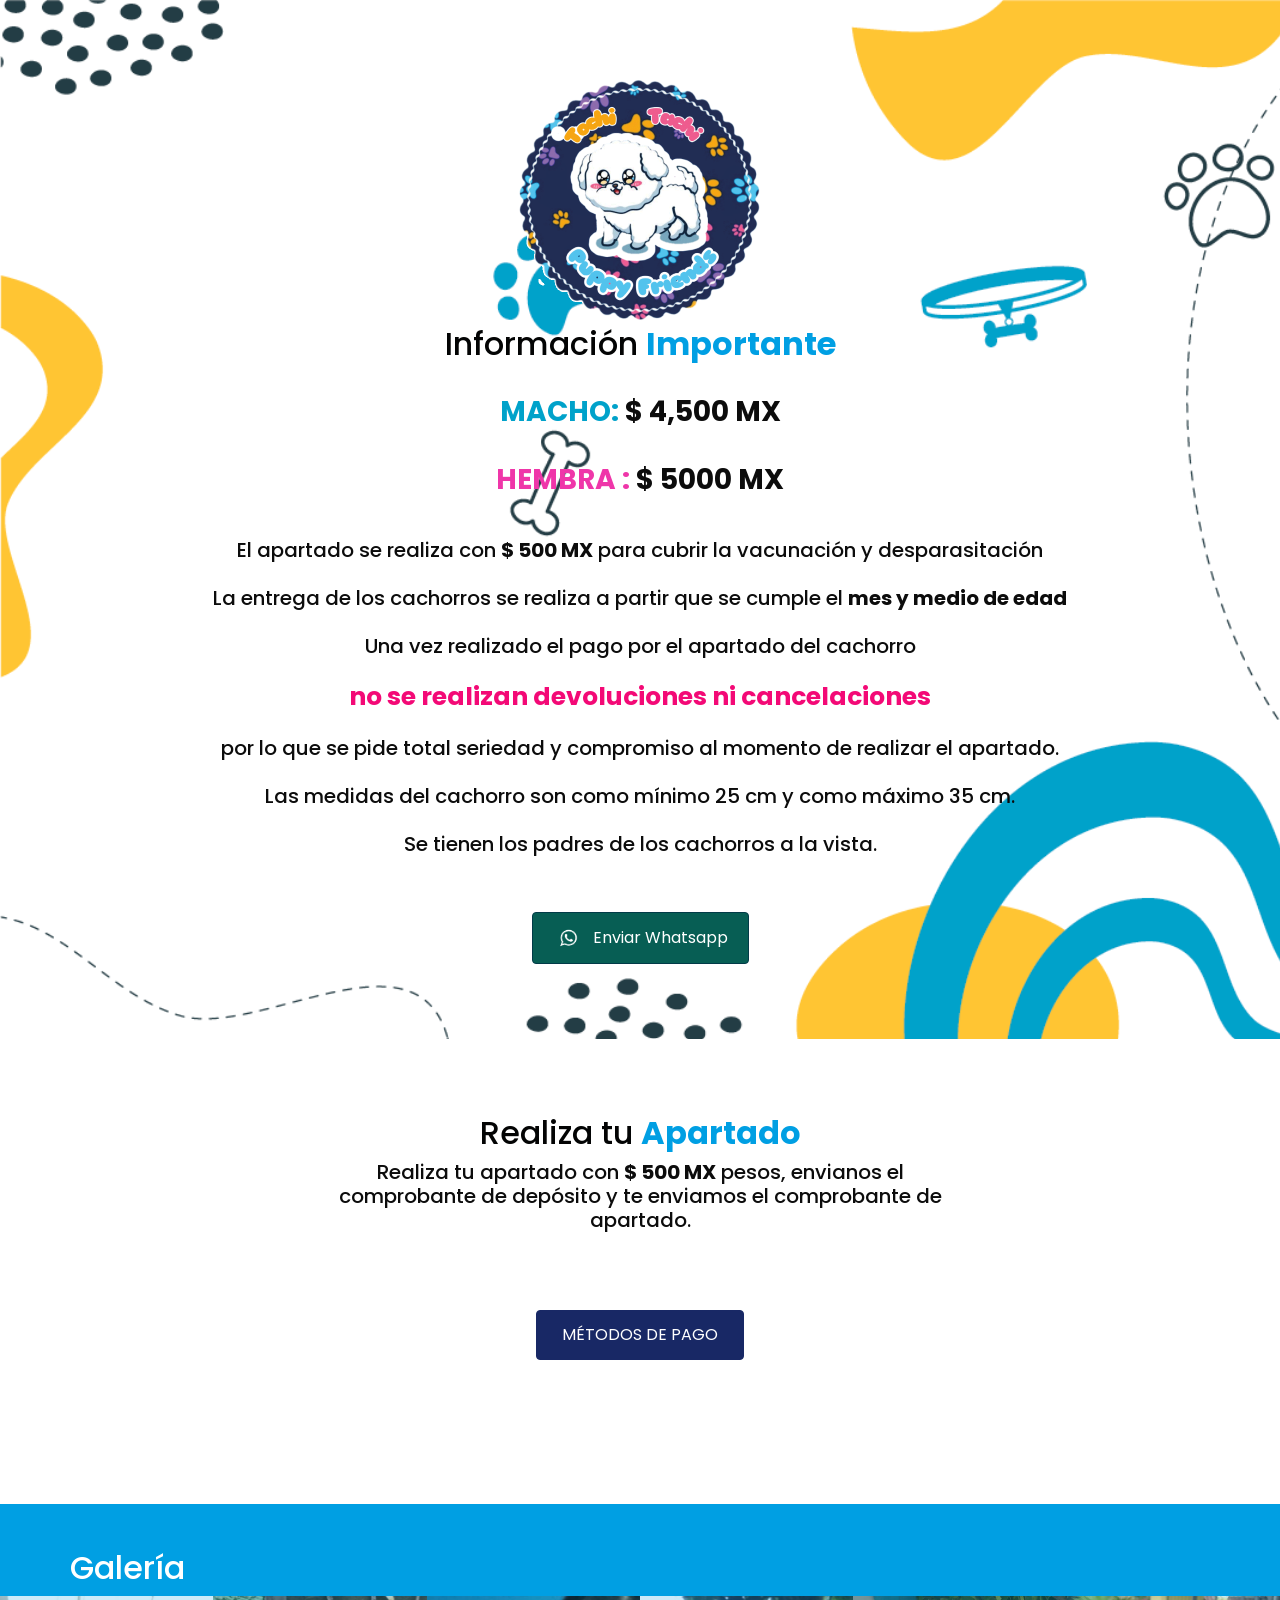
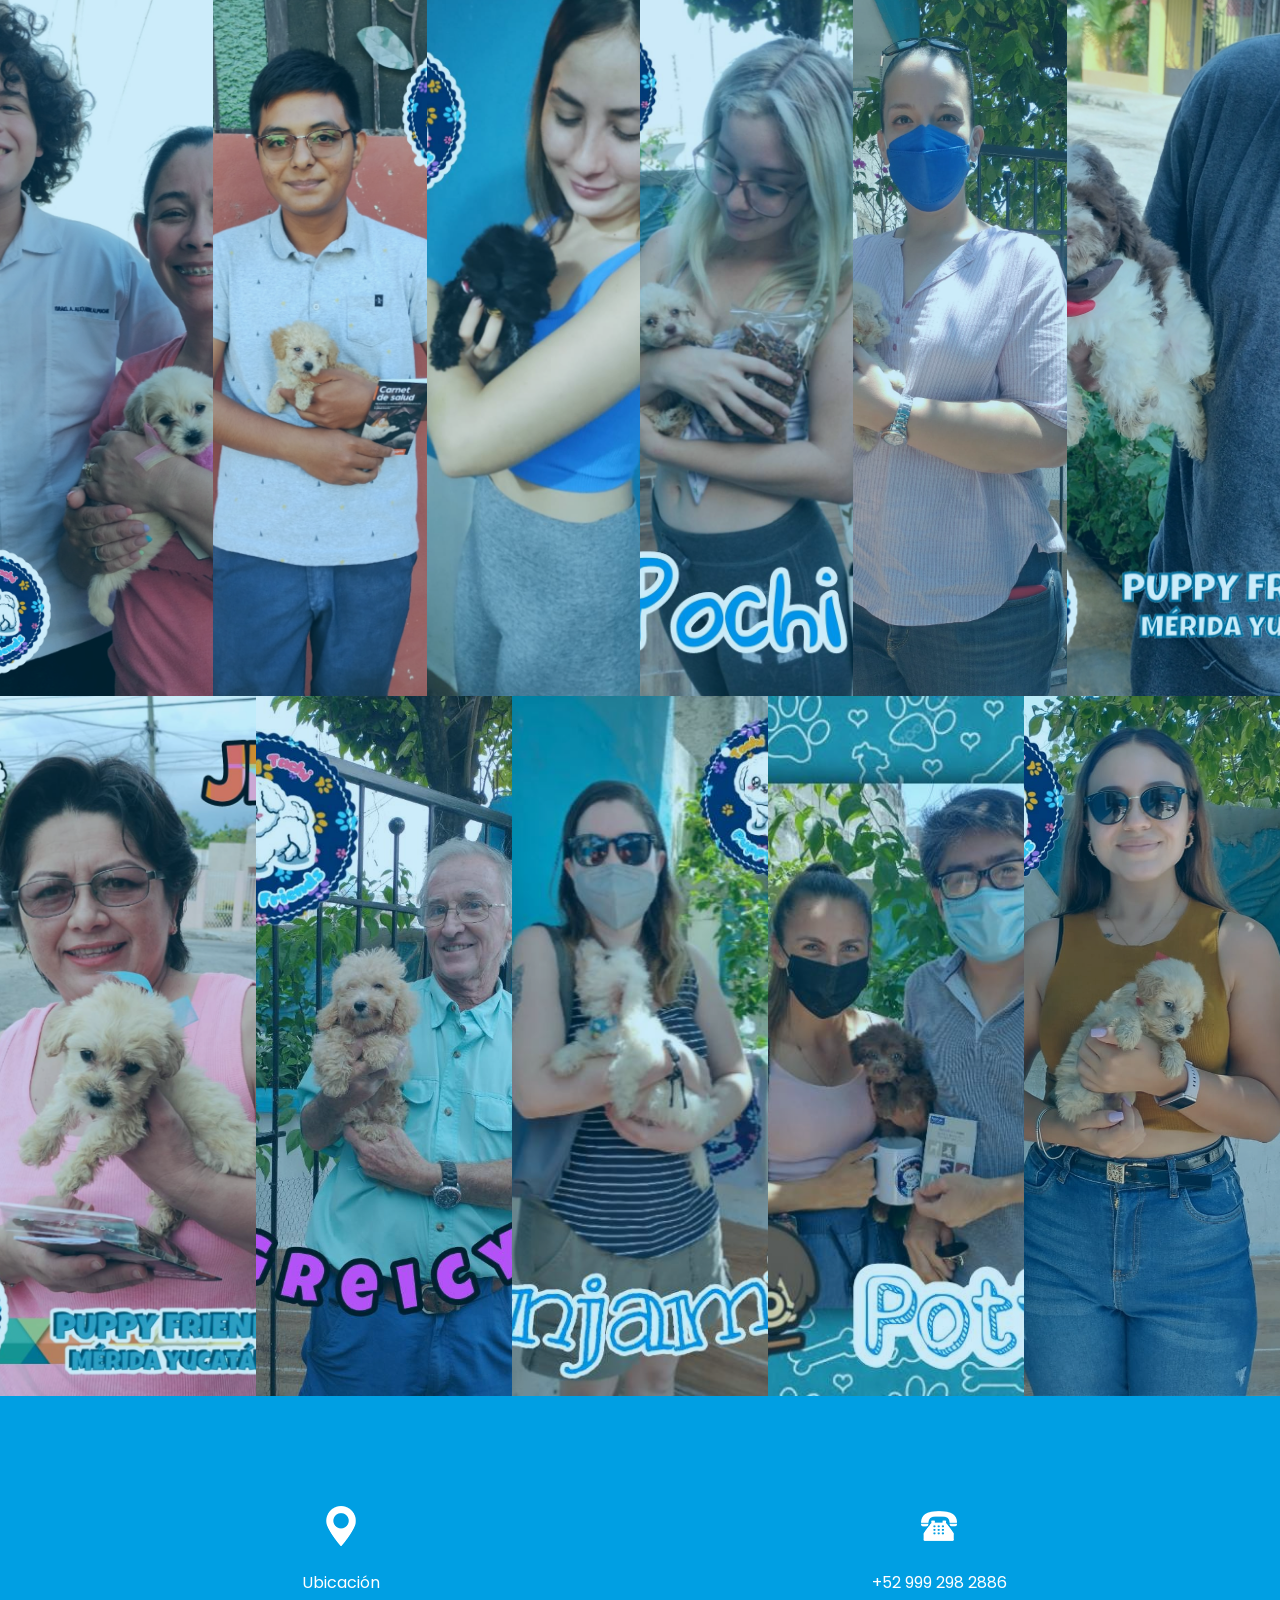
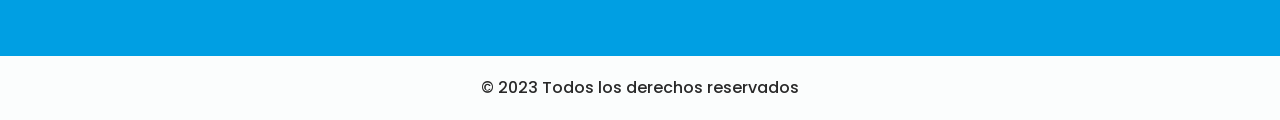
==== commit 8411aae8: "Se cambia boton de metodoa de pago" ====
--- a/index.html
+++ b/index.html
@@ -112,48 +112,11 @@
                     </div>
                     <div class="container layout_padding2">
                         <div class="row">
-                            <div class="col-md-6">
-                                <img class="img-fluid" src="images/banco/banco_0.png" alt="">
+                            <div class="col-md-12">
                                 <div class="detail_box">
-                                    <h6>
-                                        BBVA BANCOMER
-                                    </h6>
                                     <div>
-                                        <a class="btn btn-primary" href="#"
-                                            onclick="copiarNumeroTarjeta(4152314139600301)">
-                                            Copiar n&uacute;mero
-                                        </a>
-                                    </div>
-                                    <br>
-                                </div>
-                            </div>
-                           <!--
-                            <div class="col-md-4">
-                                <img class="img-fluid" src="images/banco/banco_1.png" alt="">
-                                <div class="detail_box">
-                                    <h6>
-                                        SANTANDER
-                                    </h6>
-                                    <div>
-                                        <a class="btn btn-primary" href="#"
-                                            onclick="copiarNumeroTarjeta(5579100266468576)">
-                                            Copiar n&uacute;mero
-                                        </a>
-                                    </div>
-                                    <br>
-                                </div>
-                            </div>
-                        -->
-                            <div class="col-md-6">
-                                <img class="img-fluid" src="images/banco/banco_2.png" alt="">
-                                <div class="detail_box">
-                                    <h6>
-                                        OXXO SPIN
-                                    </h6>
-                                    <div>
-                                        <a class="btn btn-primary" href="#"
-                                            onclick="copiarNumeroTarjeta(4217470052907793)">
-                                            Copiar n&uacute;mero
+                                        <a class="btn btn-primary" href="/metodos-pagos.html">
+                                            MÉTODOS DE PAGO
                                         </a>
                                     </div>
                                     <br>
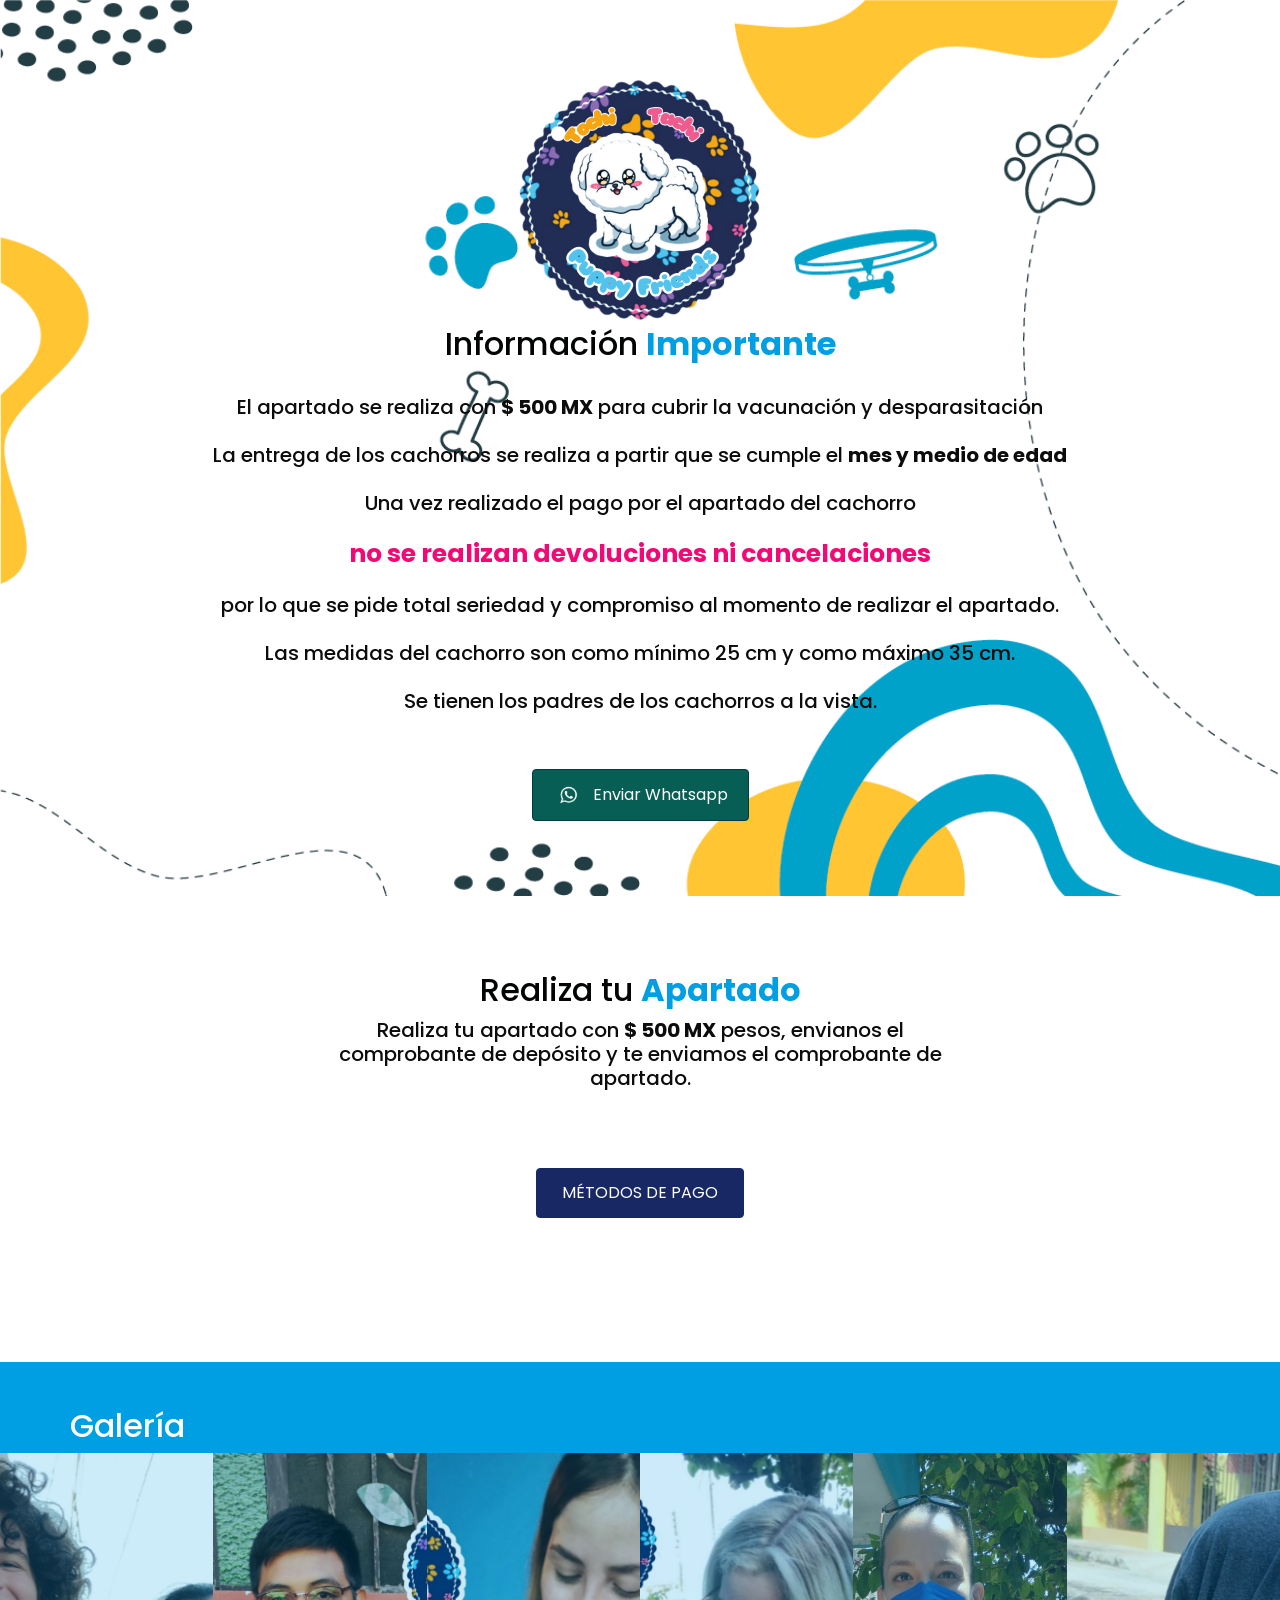
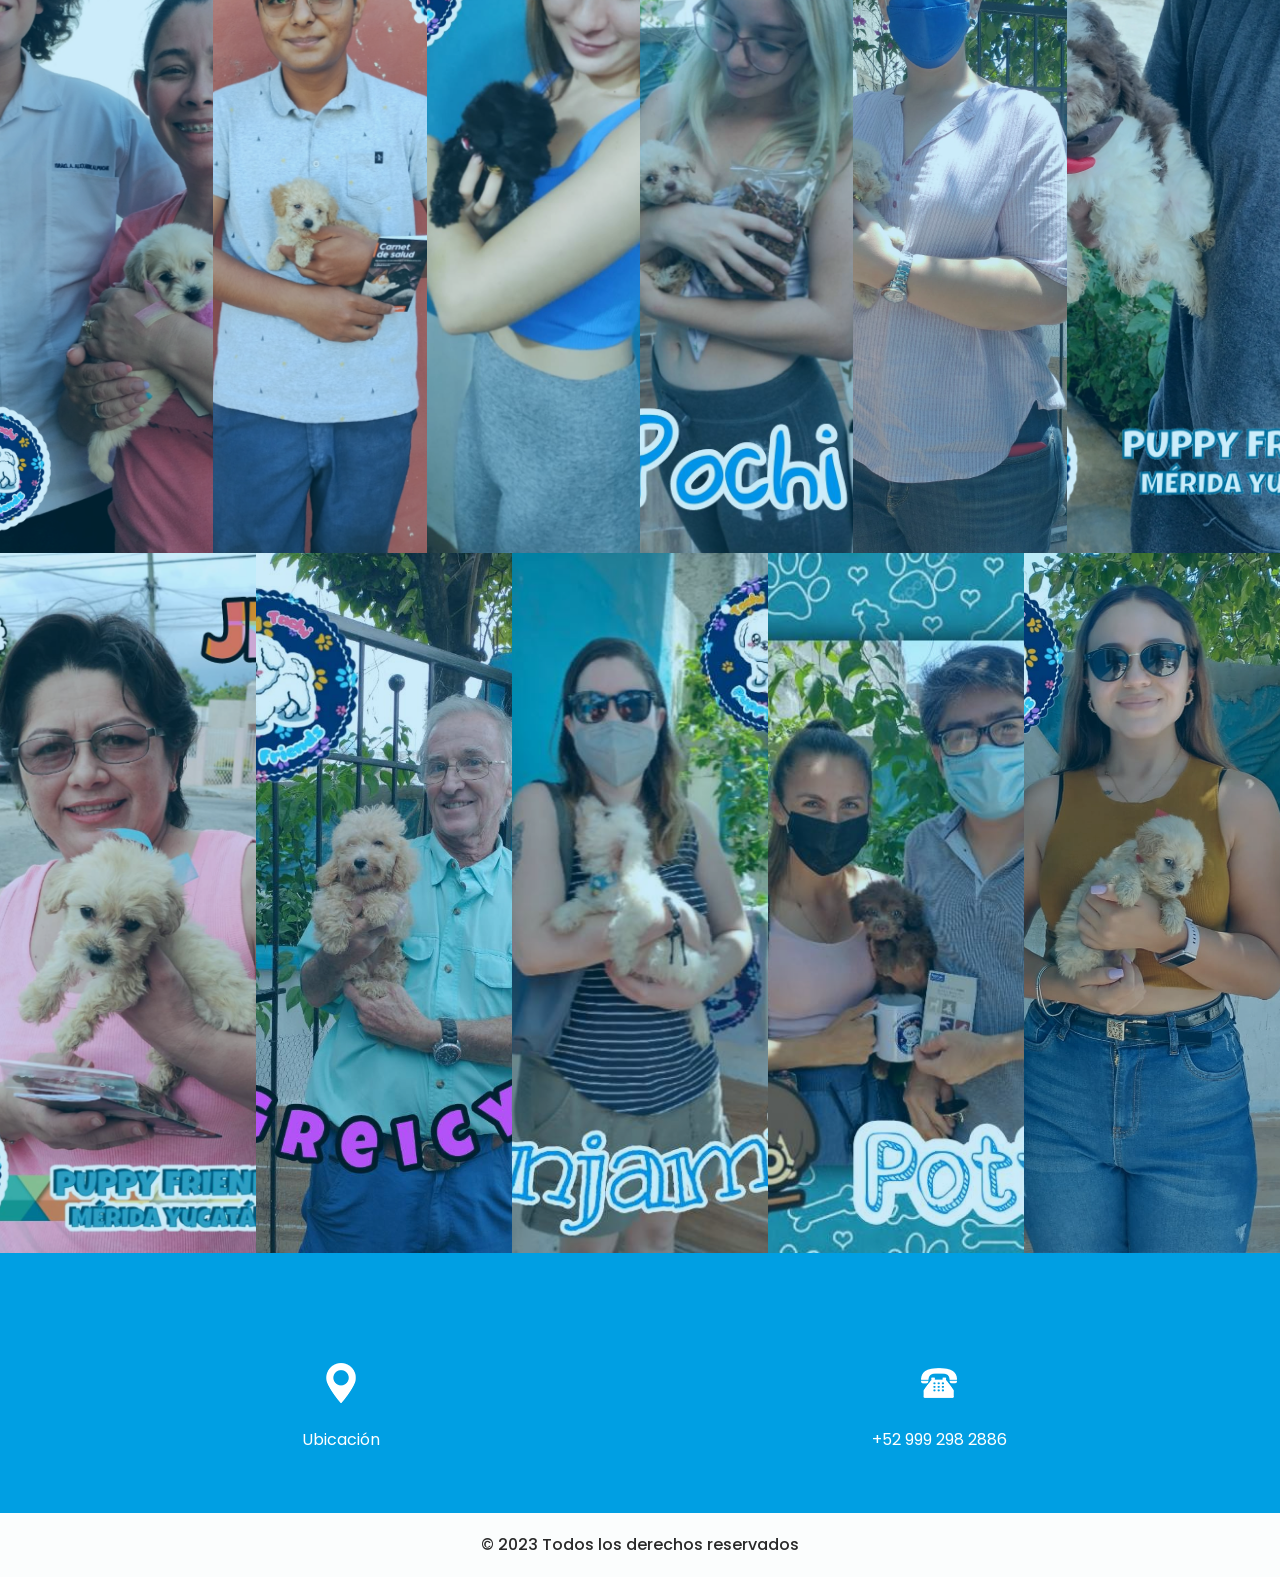
==== commit 46d53622: "se elimina precios" ====
--- a/index.html
+++ b/index.html
@@ -40,6 +40,7 @@
                             </span>
                         </h2>
                         <br>
+                        <!--
                         <div class="text-center">
                             <h3>
                                 <strong>
@@ -54,7 +55,9 @@
                                 </strong>
                                 <br><br>
                             </h3>
-                        </div>
+                        </div> 
+
+                    -->
                         <h5>
                             El apartado se realiza con <strong>$ 500 MX</strong> para cubrir la vacunaci&oacute;n y desparasitaci&oacute;n <br><br>
                             La entrega de los cachorros se realiza a partir que se cumple el
@@ -115,7 +118,7 @@
                             <div class="col-md-12">
                                 <div class="detail_box">
                                     <div>
-                                        <a class="btn btn-primary" href="/metodos-pagos.html">
+                                        <a class="btn btn-primary" href="metodos-pagos.html">
                                             MÉTODOS DE PAGO
                                         </a>
                                     </div>
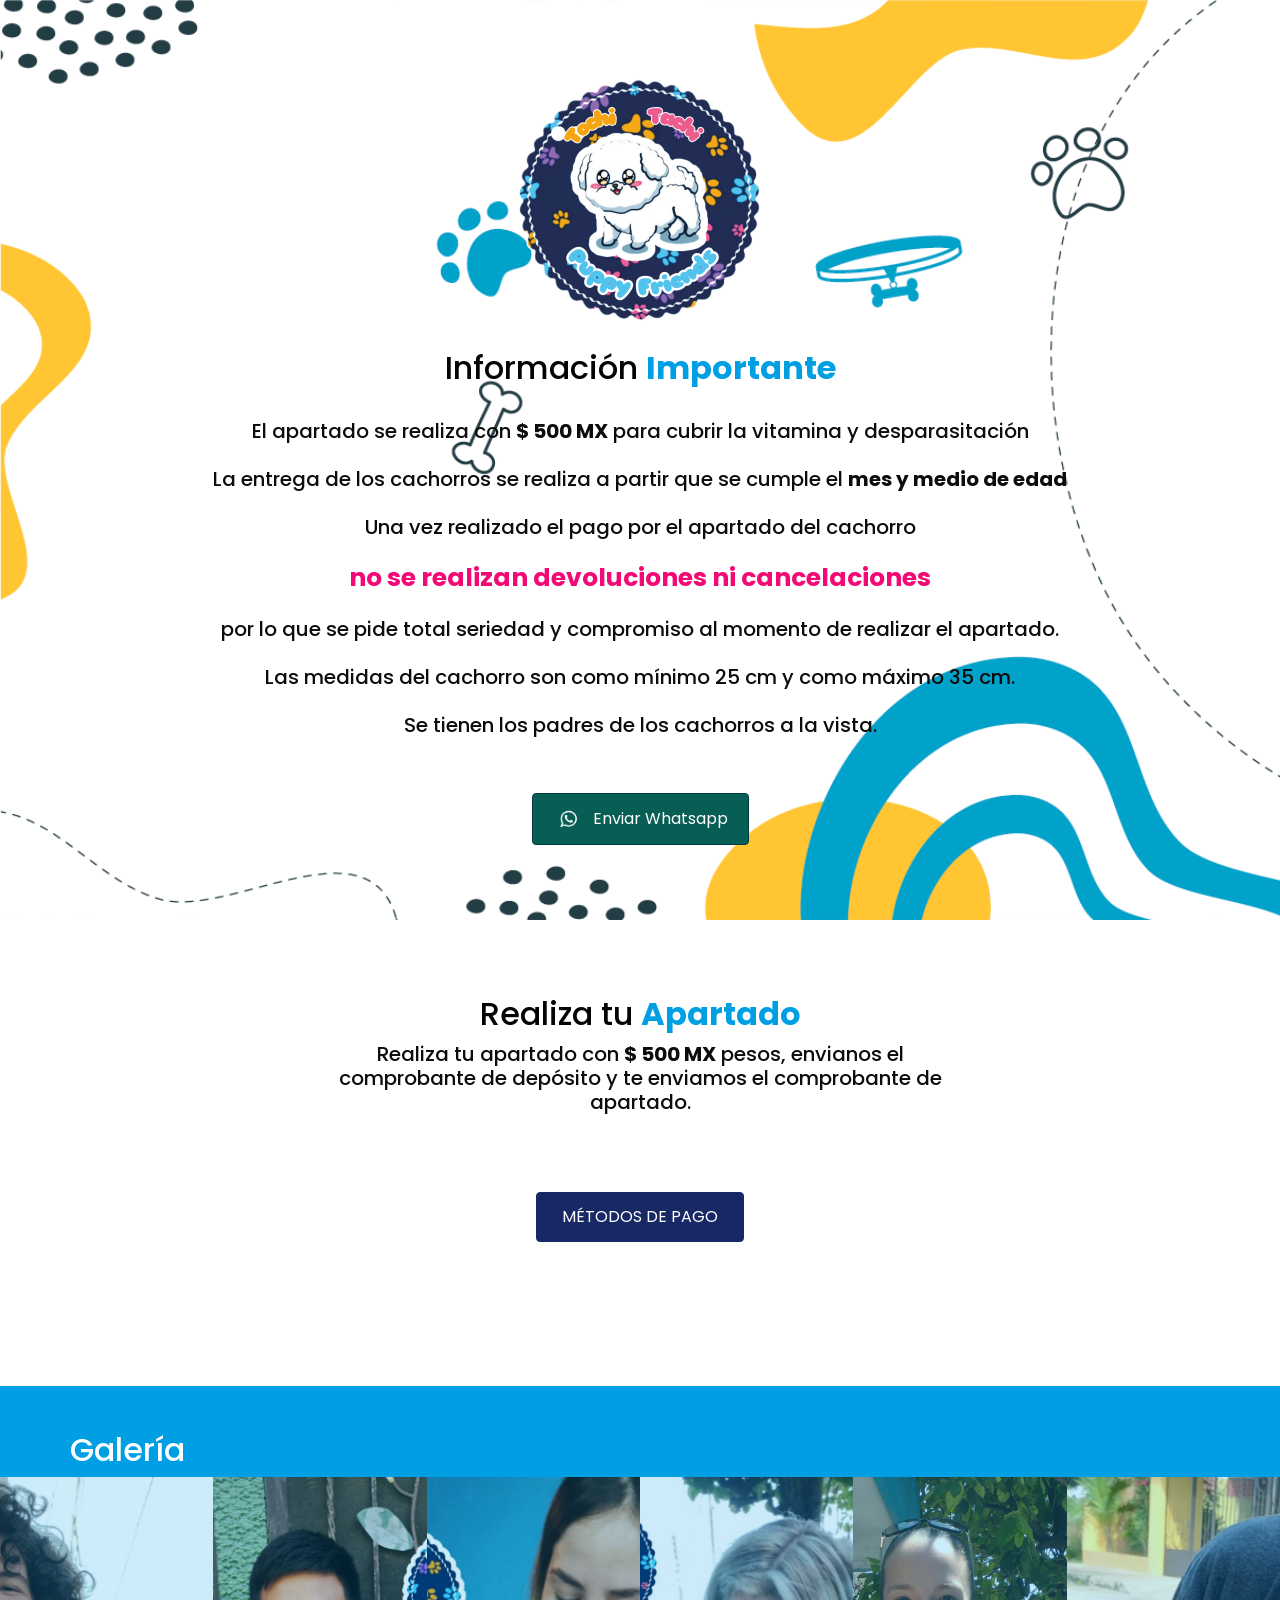
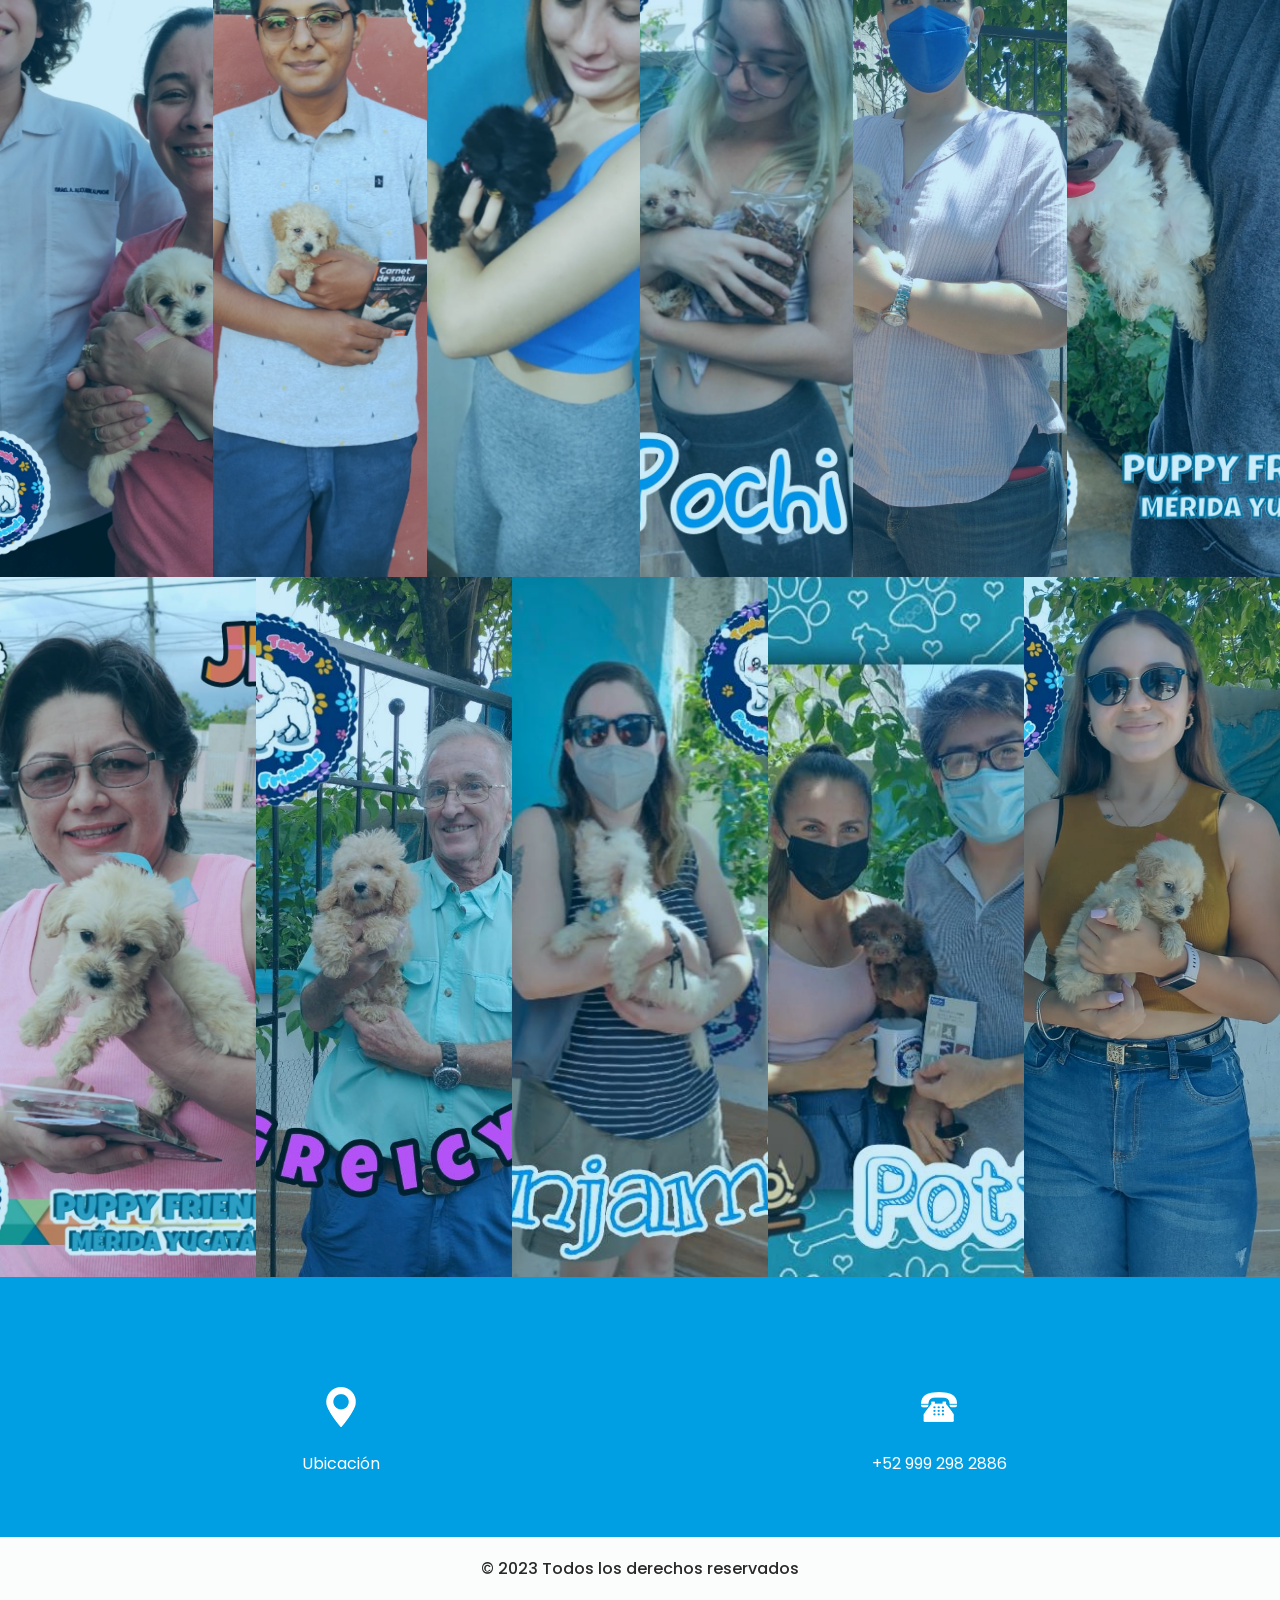
==== commit 9b962fb0: "update text" ====
--- a/index.html
+++ b/index.html
@@ -33,6 +33,7 @@
                 <div class="col-md-12">
                     <div class="detail-box text-center">
                         <img style="width: 250px;" src="images/logo_pagina.png" class="img-fluid" alt="">
+                        <br><br>
                         <h2 class="custom_heading">
                             Informaci&oacute;n
                             <span style="font-weight: bold;">
@@ -59,7 +60,7 @@
 
                     -->
                         <h5>
-                            El apartado se realiza con <strong>$ 500 MX</strong> para cubrir la vacunaci&oacute;n y desparasitaci&oacute;n <br><br>
+                            El apartado se realiza con <strong>$ 500 MX</strong> para cubrir la vitamina y desparasitaci&oacute;n <br><br>
                             La entrega de los cachorros se realiza a partir que se cumple el
                             <strong>
                                 mes y medio de edad
